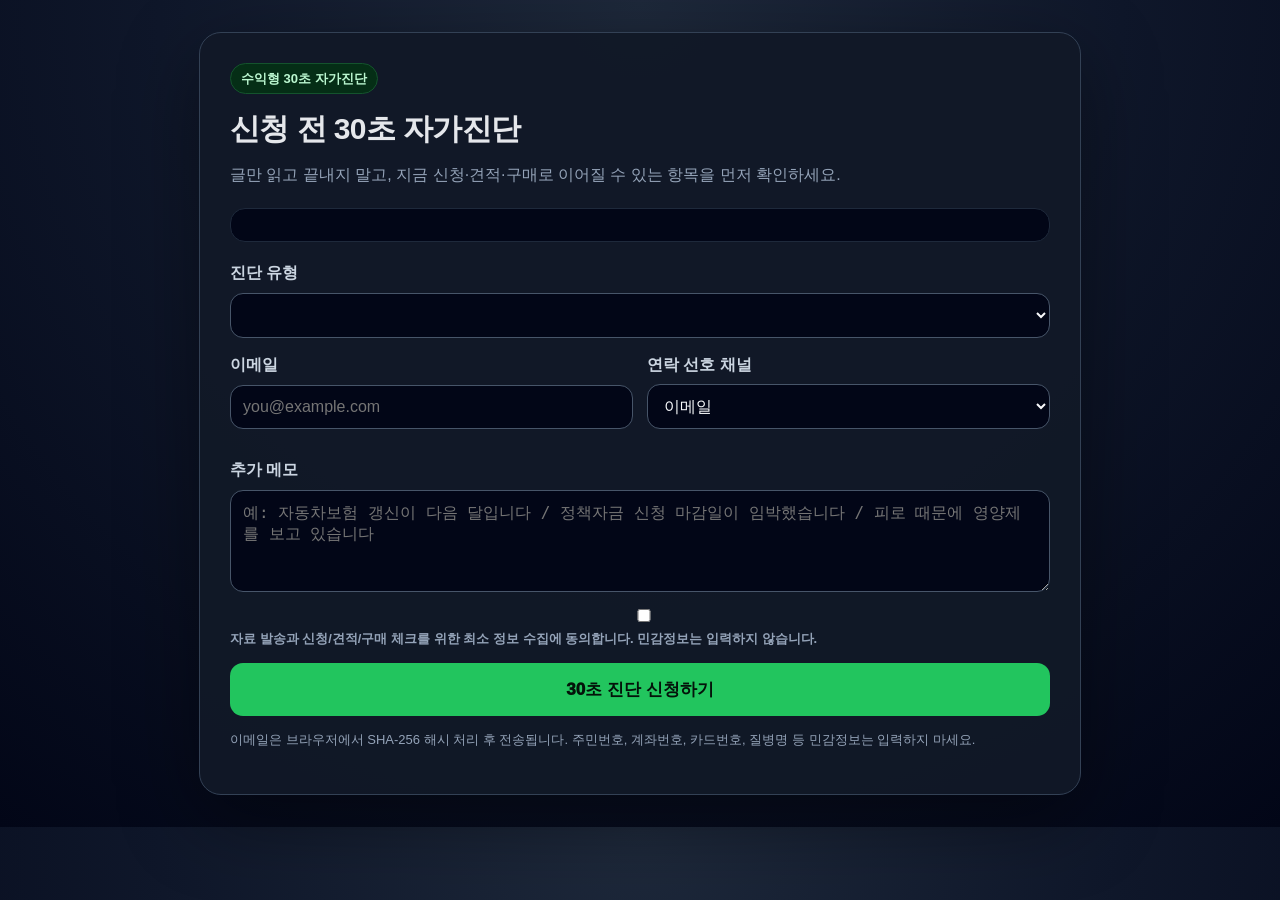
==== lead.html @ 3dcfb39b "Fix public dashboard data deployment" ====
<!doctype html>
<html lang="ko">
<head>
  <meta charset="utf-8" />
  <meta name="viewport" content="width=device-width,initial-scale=1" />
  <title>30초 자가진단 | Hermes Revenue Ops</title>
  <style>
    :root{--bg:#0f172a;--card:#111827;--muted:#94a3b8;--line:#334155;--input:#020617;--txt:#e5e7eb;--accent:#22c55e;--warn:#f59e0b;--bad:#ef4444}
    body{font-family:-apple-system,BlinkMacSystemFont,"Segoe UI",sans-serif;background:radial-gradient(circle at top,#1e293b 0,#0f172a 46%,#020617 100%);color:var(--txt);margin:0;padding:32px;line-height:1.65}
    .wrap{max-width:820px;margin:0 auto;background:rgba(17,24,39,.96);border:1px solid var(--line);border-radius:22px;padding:30px;box-shadow:0 24px 80px rgba(0,0,0,.42)}
    .badge{display:inline-block;border:1px solid #14532d;background:#052e16;color:#bbf7d0;border-radius:999px;padding:4px 10px;font-size:13px;font-weight:800;margin-bottom:10px}
    h1{margin:0 0 8px;font-size:30px;letter-spacing:-.02em}.sub{color:var(--muted);margin:0 0 20px}.grid{display:grid;gap:14px}.two{display:grid;grid-template-columns:1fr 1fr;gap:14px}@media(max-width:720px){.two{grid-template-columns:1fr}}
    label{font-weight:800;color:#cbd5e1}.field{display:grid;gap:6px}input,select,textarea{width:100%;box-sizing:border-box;border-radius:13px;border:1px solid #475569;background:var(--input);color:#f8fafc;padding:12px;font-size:16px}
    button{border:0;border-radius:13px;background:var(--accent);color:#04130a;font-weight:950;padding:15px 18px;font-size:17px;cursor:pointer}.small{font-size:13px;color:var(--muted)}.ok{display:none;background:#052e16;border:1px solid #16a34a;color:#bbf7d0;padding:13px;border-radius:13px;margin-top:16px}.err{display:none;background:#450a0a;border:1px solid var(--bad);color:#fecaca;padding:13px;border-radius:13px;margin-top:16px}
    .asset{background:#020617;border:1px solid #1e293b;border-radius:15px;padding:16px;margin:18px 0;color:#cbd5e1}.asset strong{color:#f8fafc}.asset ul{margin:8px 0 0 20px;padding:0}.hint{border-left:4px solid var(--warn);background:#1f2937;padding:10px 12px;border-radius:10px;color:#fde68a}.hidden{display:none!important}
  </style>
</head>
<body>
  <main class="wrap">
    <span class="badge" id="badge">수익형 30초 자가진단</span>
    <h1 id="pageTitle">신청 전 30초 자가진단</h1>
    <p class="sub" id="pageSub">글만 읽고 끝내지 말고, 지금 신청·견적·구매로 이어질 수 있는 항목을 먼저 확인하세요.</p>
    <div class="asset" id="assetBox"></div>
    <form id="leadForm" class="grid">
      <div class="field"><label>진단 유형</label><select name="offer_id" id="offerSelect"></select></div>
      <div class="two">
        <div class="field"><label>이메일</label><input name="email" type="email" placeholder="you@example.com" required /></div>
        <div class="field"><label>연락 선호 채널</label><select name="contact_channel"><option value="email">이메일</option><option value="kakao">카카오톡</option><option value="phone">전화</option><option value="none">자료만 받기</option></select></div>
      </div>
      <div id="dynamicFields" class="grid"></div>
      <div class="field"><label>추가 메모</label><textarea name="note" rows="4" placeholder="예: 자동차보험 갱신이 다음 달입니다 / 정책자금 신청 마감일이 임박했습니다 / 피로 때문에 영양제를 보고 있습니다"></textarea></div>
      <label class="small"><input type="checkbox" required /> 자료 발송과 신청/견적/구매 체크를 위한 최소 정보 수집에 동의합니다. 민감정보는 입력하지 않습니다.</label>
      <button type="submit" id="submitBtn">30초 진단 신청하기</button>
    </form>
    <div class="ok" id="okBox"></div>
    <div class="err" id="errBox">신청 저장에 실패했습니다. 잠시 후 다시 시도해 주세요.</div>
    <p class="small">이메일은 브라우저에서 SHA-256 해시 처리 후 전송됩니다. 주민번호, 계좌번호, 카드번호, 질병명 등 민감정보는 입력하지 마세요.</p>
  </main>
<script>
const offers={
  unpre_insurance_quote:{site:'unpre',intent:'insurance_quote',badge:'보험료 절약',title:'자동차·보험료 30초 점검',sub:'갱신 전 보험료를 낮출 수 있는지 먼저 확인하세요. 글을 읽고 끝내는 대신 견적/비교 행동으로 이어지게 기록합니다.',name:'보험료 30초 견적 점검',button:'내 보험료 점검 신청하기',bullets:['자동차보험·운전자보험·실손·암보험 중 관심 유형 선택','갱신월과 현재 보험료 범위 기록','고의도 lead로 분류해 후속 비교/상담 대상 표시'],fields:[['insurance_type','보험 유형','select',['자동차보험','운전자보험','실손보험','암보험','기타 보험']],['renewal_month','갱신 예정','select',['이번 달','1~2개월 이내','3개월 이내','아직 모름']],['current_premium_range','현재 월 보험료','select',['5만원 미만','5~10만원','10~20만원','20만원 이상','모름']],['age_range','연령대','select',['20대','30대','40대','50대','60대 이상']]]},
  unpre_loan_rate_check:{site:'unpre',intent:'loan_rate',badge:'금리 절감',title:'대출 갈아타기 금리 30초 체크',sub:'현재 금리가 부담된다면 갈아타기/비교 가능성을 먼저 기록하세요.',name:'대출 갈아타기 금리 체크',button:'금리 낮출 수 있는지 확인하기',bullets:['대출 종류와 금액 범위 확인','현재 금리 구간 기록','갈아타기 상담/비교 가능 lead로 분류'],fields:[['loan_type','대출 유형','select',['신용대출','전세대출','주택담보대출','사업자대출','기타']],['loan_amount_range','대출 잔액','select',['1천만원 미만','1천만~5천만원','5천만~1억원','1억원 이상','모름']],['current_rate_range','현재 금리','select',['4% 미만','4~6%','6~10%','10% 이상','모름']],['income_type','소득 유형','select',['직장인','사업자','프리랜서','무직/기타']]]},
  unpre_tax_saving_check:{site:'unpre',intent:'tax_saving',badge:'세액공제',title:'연금저축·IRP 세액공제 한도 체크',sub:'연말정산 전에 내 한도와 가입 우선순위를 확인하세요.',name:'세액공제 한도 계산 체크',button:'세액공제 한도 확인하기',bullets:['소득 구간과 현재 가입 상품 확인','추가 납입 여력 기록','금융상품 비교/가입 전환 후보로 분류'],fields:[['income_range','연소득 구간','select',['3천만원 미만','3천만~5천5백만원','5천5백만~1억원','1억원 이상','모름']],['current_saving_product','현재 상품','select',['없음','연금저축','IRP','ISA','여러 개']],['target_amount','올해 납입 예정','select',['100만원 미만','100~300만원','300~700만원','700만원 이상','모름']]]},
  untab_subsidy_eligibility:{site:'untab',intent:'subsidy_eligibility',badge:'지원금 자격',title:'지원금 신청 가능성 30초 자가진단',sub:'지원금 글을 읽고 끝내지 말고, 대상 여부·마감일·서류 누락 가능성을 먼저 확인하세요.',name:'지원금 신청 가능성 30초 자가진단',button:'지원금 대상 여부 확인하기',bullets:['개인/사업자와 지역 확인','관심 지원금과 마감일 인지 여부 기록','상담/대행 문의 우선순위로 분류'],fields:[['applicant_type','신청자 유형','select',['개인','청년','소상공인','법인/사업자','가구']],['region','지역','text','예: 서울, 경기, 부산'],['subsidy_topic','관심 지원금','select',['청년월세','긴급복지','에너지/고유가','국가장학금','전세사기 피해지원','기타']],['deadline_known','마감일 확인 여부','select',['확인함','모름','이미 임박함']]]},
  untab_policy_fund_consult:{site:'untab',intent:'policy_fund',badge:'정책자금 상담',title:'소상공인 정책자금·폐업지원 상담 체크',sub:'정책자금/희망리턴패키지는 서류와 시기가 핵심입니다. 상담 가능성을 먼저 기록하세요.',name:'정책자금/폐업지원 상담 체크',button:'정책자금 상담 가능성 확인하기',bullets:['사업 상태와 업종 확인','자금 필요 규모와 신청 목적 기록','상담/대행 전환 lead로 우선 처리'],fields:[['business_status','사업 상태','select',['운영 중','창업 준비','폐업 예정','이미 폐업','기타']],['business_type','업종','text','예: 음식점, 온라인 쇼핑몰, 서비스업'],['funding_need','필요 자금/지원','select',['운영자금','시설자금','폐업지원','재창업','모름']],['region','사업장 지역','text','예: 서울 강남구']]]},
  skewese_supplement_buying_check:{site:'skewese',intent:'supplement_buying',badge:'영양제 구매',title:'영양제 구매 전 성분 30초 체크',sub:'광고 문구보다 목적·함량·주의사항을 먼저 확인하고 구매 링크로 이동하세요.',name:'영양제 구매 전 성분 체크',button:'내 목적에 맞는 성분 확인하기',bullets:['피로·수면·혈행·관절 등 목적 확인','현재 복용 중인 영양제와 구매 시점 기록','구매 의도 affiliate lead로 분류'],fields:[['health_goal','목적','select',['피로/활력','수면/스트레스','혈행/오메가3','관절/콜라겐','장 건강/유산균','다이어트/카르니틴']],['age_range','연령대','select',['20대','30대','40대','50대','60대 이상']],['current_supplements','현재 복용 중인 영양제','text','예: 오메가3, 마그네슘'],['purchase_timing','구매 시점','select',['오늘 바로','이번 주','가격 비교 중','정보만 확인']]]}
};
const legacyBySite={unpre:'unpre_insurance_quote',untab:'untab_subsidy_eligibility',skewese:'skewese_supplement_buying_check'};
const params=new URLSearchParams(location.search);
const initialOffer=params.get('offer_id')||legacyBySite[params.get('site')]||'unpre_insurance_quote';
Object.entries(offers).forEach(([id,o])=>{const opt=document.createElement('option');opt.value=id;opt.textContent=o.name;offerSelect.appendChild(opt);});
if(offers[initialOffer]) offerSelect.value=initialOffer;
function fieldHtml(def){const [name,label,type,options]=def;if(type==='select'){return `<div class="field"><label>${label}</label><select name="${name}">${options.map(v=>`<option value="${v}">${v}</option>`).join('')}</select></div>`;}return `<div class="field"><label>${label}</label><input name="${name}" type="text" placeholder="${options||''}" /></div>`;}
function updateOffer(){const o=offers[offerSelect.value]||offers.unpre_insurance_quote;badge.textContent=o.badge;pageTitle.textContent=o.title;pageSub.textContent=o.sub;submitBtn.textContent=o.button;assetBox.innerHTML=`<strong>받을 자료/진단: ${o.name}</strong><ul>${o.bullets.map(x=>`<li>${x}</li>`).join('')}</ul><p class="hint">제출 후 운영 이벤트와 분리된 실제 lead로 기록됩니다. 상담/견적/구매 의도가 높은 항목부터 우선 확인합니다.</p>`;dynamicFields.innerHTML=o.fields.map(fieldHtml).join('');}
offerSelect.addEventListener('change',updateOffer);updateOffer();
async function sha256(s){const b=new TextEncoder().encode(s.trim().toLowerCase());const h=await crypto.subtle.digest('SHA-256',b);return Array.from(new Uint8Array(h)).map(x=>x.toString(16).padStart(2,'0')).join('');}
document.getElementById('leadForm').addEventListener('submit',async e=>{
  e.preventDefault(); okBox.style.display='none'; errBox.style.display='none';
  const fd=new FormData(e.target); const offerId=fd.get('offer_id'); const o=offers[offerId]||offers.unpre_insurance_quote; const email=fd.get('email');
  const details={}; for(const [k,v] of fd.entries()){ if(!['email','note','offer_id'].includes(k)) details[k]=String(v).slice(0,120); }
  const payload={site:o.site,content_id:params.get('content_id')||'lead-page',offer_id:offerId,intent:o.intent,lead_type:o.name,lead_priority:offerId.includes('insurance')||offerId.includes('loan')||offerId.includes('policy')||offerId.includes('subsidy')?'high':'medium',email_hash:await sha256(email),source:'money_intent_lead_page',note:String(fd.get('note')||'').slice(0,500),details};
  try{
    const cfg=await fetch('data/tracking_public_url.json?t='+Date.now(),{cache:'no-store'}).then(r=>r.ok?r.json():{}).catch(()=>({}));
    const cfgBackend=String(cfg.public_tracking_url||cfg.current_backend_url||'').replace(/\/$/,'');
    const direct=String(params.get('backend')||'').replace(/\/$/,'');
    const chosenBackend=cfgBackend || (direct && !/\.lhr\.life$/.test(direct) ? direct : '');
    const endpoint=chosenBackend ? chosenBackend+'/lead' : '/lead';
    const res=await fetch(endpoint,{method:'POST',headers:{'content-type':'application/json'},body:JSON.stringify(payload)});
    if(!res.ok) throw new Error('bad status');
    okBox.textContent='신청 기록이 저장됐습니다. '+o.name+' 항목으로 분류되어 후속 확인 대상에 올라갑니다.';
    okBox.style.display='block'; e.target.reset(); offerSelect.value=offerId; updateOffer();
  }catch(err){errBox.style.display='block';}
});
</script>
</body>
</html>
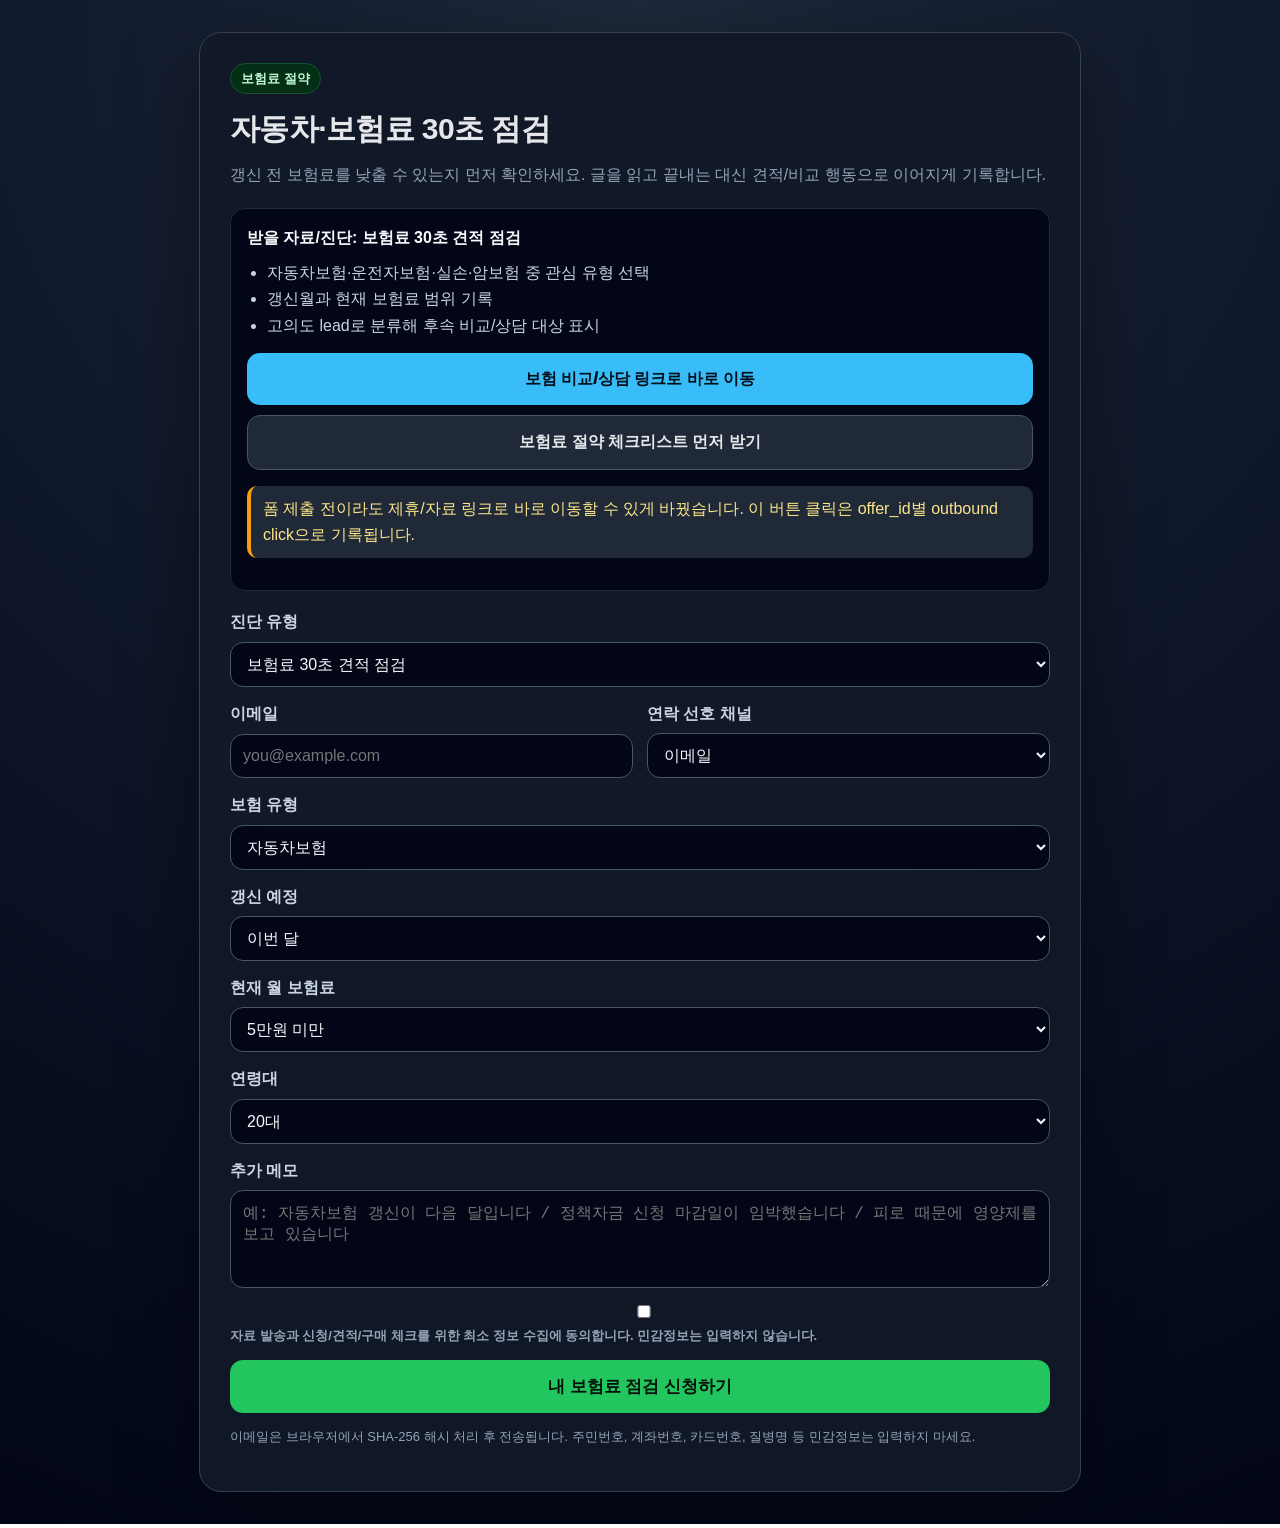
==== commit 2e9828ff: "Add tracked outbound buttons to lead page" ====
--- a/lead.html
+++ b/lead.html
@@ -13,6 +13,7 @@
     label{font-weight:800;color:#cbd5e1}.field{display:grid;gap:6px}input,select,textarea{width:100%;box-sizing:border-box;border-radius:13px;border:1px solid #475569;background:var(--input);color:#f8fafc;padding:12px;font-size:16px}
     button{border:0;border-radius:13px;background:var(--accent);color:#04130a;font-weight:950;padding:15px 18px;font-size:17px;cursor:pointer}.small{font-size:13px;color:var(--muted)}.ok{display:none;background:#052e16;border:1px solid #16a34a;color:#bbf7d0;padding:13px;border-radius:13px;margin-top:16px}.err{display:none;background:#450a0a;border:1px solid var(--bad);color:#fecaca;padding:13px;border-radius:13px;margin-top:16px}
     .asset{background:#020617;border:1px solid #1e293b;border-radius:15px;padding:16px;margin:18px 0;color:#cbd5e1}.asset strong{color:#f8fafc}.asset ul{margin:8px 0 0 20px;padding:0}.hint{border-left:4px solid var(--warn);background:#1f2937;padding:10px 12px;border-radius:10px;color:#fde68a}.hidden{display:none!important}
+    .outbound{display:grid;gap:10px;margin-top:14px}.outbound a{display:block;text-align:center;text-decoration:none;border-radius:13px;padding:13px 15px;font-weight:950}.primaryLink{background:#38bdf8;color:#04111d}.secondaryLink{background:#1f2937;color:#e5e7eb;border:1px solid #475569}
   </style>
 </head>
 <body>
@@ -42,16 +43,29 @@
   unpre_loan_rate_check:{site:'unpre',intent:'loan_rate',badge:'금리 절감',title:'대출 갈아타기 금리 30초 체크',sub:'현재 금리가 부담된다면 갈아타기/비교 가능성을 먼저 기록하세요.',name:'대출 갈아타기 금리 체크',button:'금리 낮출 수 있는지 확인하기',bullets:['대출 종류와 금액 범위 확인','현재 금리 구간 기록','갈아타기 상담/비교 가능 lead로 분류'],fields:[['loan_type','대출 유형','select',['신용대출','전세대출','주택담보대출','사업자대출','기타']],['loan_amount_range','대출 잔액','select',['1천만원 미만','1천만~5천만원','5천만~1억원','1억원 이상','모름']],['current_rate_range','현재 금리','select',['4% 미만','4~6%','6~10%','10% 이상','모름']],['income_type','소득 유형','select',['직장인','사업자','프리랜서','무직/기타']]]},
   unpre_tax_saving_check:{site:'unpre',intent:'tax_saving',badge:'세액공제',title:'연금저축·IRP 세액공제 한도 체크',sub:'연말정산 전에 내 한도와 가입 우선순위를 확인하세요.',name:'세액공제 한도 계산 체크',button:'세액공제 한도 확인하기',bullets:['소득 구간과 현재 가입 상품 확인','추가 납입 여력 기록','금융상품 비교/가입 전환 후보로 분류'],fields:[['income_range','연소득 구간','select',['3천만원 미만','3천만~5천5백만원','5천5백만~1억원','1억원 이상','모름']],['current_saving_product','현재 상품','select',['없음','연금저축','IRP','ISA','여러 개']],['target_amount','올해 납입 예정','select',['100만원 미만','100~300만원','300~700만원','700만원 이상','모름']]]},
   untab_subsidy_eligibility:{site:'untab',intent:'subsidy_eligibility',badge:'지원금 자격',title:'지원금 신청 가능성 30초 자가진단',sub:'지원금 글을 읽고 끝내지 말고, 대상 여부·마감일·서류 누락 가능성을 먼저 확인하세요.',name:'지원금 신청 가능성 30초 자가진단',button:'지원금 대상 여부 확인하기',bullets:['개인/사업자와 지역 확인','관심 지원금과 마감일 인지 여부 기록','상담/대행 문의 우선순위로 분류'],fields:[['applicant_type','신청자 유형','select',['개인','청년','소상공인','법인/사업자','가구']],['region','지역','text','예: 서울, 경기, 부산'],['subsidy_topic','관심 지원금','select',['청년월세','긴급복지','에너지/고유가','국가장학금','전세사기 피해지원','기타']],['deadline_known','마감일 확인 여부','select',['확인함','모름','이미 임박함']]]},
-  untab_policy_fund_consult:{site:'untab',intent:'policy_fund',badge:'정책자금 상담',title:'소상공인 정책자금·폐업지원 상담 체크',sub:'정책자금/희망리턴패키지는 서류와 시기가 핵심입니다. 상담 가능성을 먼저 기록하세요.',name:'정책자금/폐업지원 상담 체크',button:'정책자금 상담 가능성 확인하기',bullets:['사업 상태와 업종 확인','자금 필요 규모와 신청 목적 기록','상담/대행 전환 lead로 우선 처리'],fields:[['business_status','사업 상태','select',['운영 중','창업 준비','폐업 예정','이미 폐업','기타']],['business_type','업종','text','예: 음식점, 온라인 쇼핑몰, 서비스업'],['funding_need','필요 자금/지원','select',['운영자금','시설자금','폐업지원','재창업','모름']],['region','사업장 지역','text','예: 서울 강남구']]]},
+  untab_policy_fund_consult:{site:'untab',intent:'policy_fund',badge:'정책자금 상담',title:'소상공인 정책자금·폐업지원 상담 체크',sub:'정책자금/희망리턴패키지는 서류와 시기가 핵심입니다. 상담 가능성을 먼저 기록하세요.',name:'정책자금/폐업지원 상담 체크',button:'정책자금 상담 가능성 확인하기',bullets:['사업 상태와 업종 확인','자금 필요 규모와 신청 목적 기록','상담/대행 전환 lead로 우선 처리'],fields:[['business_status','사업 상태','select',['운영 중','창업 준비','폐업 예정','이미 폐업','기타']],['business_type','업종','text','예: 음식점, 온라인 쇼핑몰, 서비스업'],['funding_need','필요 자금/지원','select',['운영자금','시설자금','폐업지원','재창업','모름']],['region','사업장 지역','text','예: 서울 강남구']]}, 
   skewese_supplement_buying_check:{site:'skewese',intent:'supplement_buying',badge:'영양제 구매',title:'영양제 구매 전 성분 30초 체크',sub:'광고 문구보다 목적·함량·주의사항을 먼저 확인하고 구매 링크로 이동하세요.',name:'영양제 구매 전 성분 체크',button:'내 목적에 맞는 성분 확인하기',bullets:['피로·수면·혈행·관절 등 목적 확인','현재 복용 중인 영양제와 구매 시점 기록','구매 의도 affiliate lead로 분류'],fields:[['health_goal','목적','select',['피로/활력','수면/스트레스','혈행/오메가3','관절/콜라겐','장 건강/유산균','다이어트/카르니틴']],['age_range','연령대','select',['20대','30대','40대','50대','60대 이상']],['current_supplements','현재 복용 중인 영양제','text','예: 오메가3, 마그네슘'],['purchase_timing','구매 시점','select',['오늘 바로','이번 주','가격 비교 중','정보만 확인']]]}
 };
+const outboundTargets={
+  unpre_insurance_quote:{label:'보험 비교/상담 링크로 바로 이동',url:'https://www.coupang.com/np/search?q=%EC%9E%90%EB%8F%99%EC%B0%A8%EB%B3%B4%ED%97%98+%EA%B0%80%EC%9D%B4%EB%93%9C&channel=user&sourceType=affiliate&sort=scoreDesc&rating=4&trackingCode=AF5249936',secondary:'보험료 절약 체크리스트 먼저 받기'},
+  unpre_loan_rate_check:{label:'대출·금리 비교 자료 바로 보기',url:'https://www.coupang.com/np/search?q=%EB%8C%80%EC%B6%9C+%EA%B8%88%EB%A6%AC+%EC%9E%AC%ED%85%8C%ED%81%AC+%EA%B0%80%EC%9D%B4%EB%93%9C&channel=user&sourceType=affiliate&sort=scoreDesc&rating=4&trackingCode=AF5249936',secondary:'금리 체크 결과 남기기'},
+  unpre_tax_saving_check:{label:'연금·절세 자료 바로 보기',url:'https://www.coupang.com/np/search?q=%EC%97%B0%EA%B8%88%EC%A0%80%EC%B6%95+IRP+%EC%A0%88%EC%84%B8+%EA%B0%80%EC%9D%B4%EB%93%9C&channel=user&sourceType=affiliate&sort=scoreDesc&rating=4&trackingCode=AF5249936',secondary:'세액공제 한도 체크하기'},
+  untab_subsidy_eligibility:{label:'지원금 신청 자료 바로 보기',url:'https://www.coupang.com/np/search?q=%EC%A0%95%EB%B6%80%EC%A7%80%EC%9B%90%EA%B8%88+%EA%B0%80%EC%9D%B4%EB%93%9C%EB%B6%81&channel=user&sourceType=affiliate&sort=scoreDesc&rating=4&trackingCode=AF5249936',secondary:'지원금 자격 결과 남기기'},
+  untab_policy_fund_consult:{label:'정책자금 준비 자료 바로 보기',url:'https://www.coupang.com/np/search?q=%EC%86%8C%EC%83%81%EA%B3%B5%EC%9D%B8+%EC%A0%95%EC%B1%85%EC%9E%90%EA%B8%88+%EA%B0%80%EC%9D%B4%EB%93%9C&channel=user&sourceType=affiliate&sort=scoreDesc&rating=4&trackingCode=AF5249936',secondary:'정책자금 상담 가능성 남기기'},
+  skewese_supplement_buying_check:{label:'관련 영양제 가격 바로 보기',url:'https://www.coupang.com/np/search?q=%EC%98%A4%EB%A9%94%EA%B0%803+rTG+%EA%B3%A0%ED%95%A8%EB%9F%89&channel=user&sourceType=affiliate&sort=scoreDesc&rating=4&trackingCode=AF5249936',secondary:'성분 체크 결과 남기기'}
+};
+function trackedOutbound(offerId,o){
+  const t=outboundTargets[offerId]||outboundTargets.unpre_insurance_quote;
+  const q=new URLSearchParams({site:o.site,slot:'lead_page_outbound',content_id:params.get('content_id')||'lead-page',offer_id:offerId,intent:o.intent,utm_source:'lead_page',utm_medium:'outbound_button',utm_campaign:'revenue_zero_fix',target:t.url});
+  return 'track.html?'+q.toString();
+}
 const legacyBySite={unpre:'unpre_insurance_quote',untab:'untab_subsidy_eligibility',skewese:'skewese_supplement_buying_check'};
 const params=new URLSearchParams(location.search);
 const initialOffer=params.get('offer_id')||legacyBySite[params.get('site')]||'unpre_insurance_quote';
 Object.entries(offers).forEach(([id,o])=>{const opt=document.createElement('option');opt.value=id;opt.textContent=o.name;offerSelect.appendChild(opt);});
 if(offers[initialOffer]) offerSelect.value=initialOffer;
 function fieldHtml(def){const [name,label,type,options]=def;if(type==='select'){return `<div class="field"><label>${label}</label><select name="${name}">${options.map(v=>`<option value="${v}">${v}</option>`).join('')}</select></div>`;}return `<div class="field"><label>${label}</label><input name="${name}" type="text" placeholder="${options||''}" /></div>`;}
-function updateOffer(){const o=offers[offerSelect.value]||offers.unpre_insurance_quote;badge.textContent=o.badge;pageTitle.textContent=o.title;pageSub.textContent=o.sub;submitBtn.textContent=o.button;assetBox.innerHTML=`<strong>받을 자료/진단: ${o.name}</strong><ul>${o.bullets.map(x=>`<li>${x}</li>`).join('')}</ul><p class="hint">제출 후 운영 이벤트와 분리된 실제 lead로 기록됩니다. 상담/견적/구매 의도가 높은 항목부터 우선 확인합니다.</p>`;dynamicFields.innerHTML=o.fields.map(fieldHtml).join('');}
+function updateOffer(){const offerId=offerSelect.value;const o=offers[offerId]||offers.unpre_insurance_quote;const t=outboundTargets[offerId]||outboundTargets.unpre_insurance_quote;badge.textContent=o.badge;pageTitle.textContent=o.title;pageSub.textContent=o.sub;submitBtn.textContent=o.button;assetBox.innerHTML=`<strong>받을 자료/진단: ${o.name}</strong><ul>${o.bullets.map(x=>`<li>${x}</li>`).join('')}</ul><div class="outbound"><a class="primaryLink" rel="nofollow sponsored noopener" target="_blank" href="${trackedOutbound(offerId,o)}">${t.label}</a><a class="secondaryLink" href="#leadForm">${t.secondary}</a></div><p class="hint">폼 제출 전이라도 제휴/자료 링크로 바로 이동할 수 있게 바꿨습니다. 이 버튼 클릭은 offer_id별 outbound click으로 기록됩니다.</p>`;dynamicFields.innerHTML=o.fields.map(fieldHtml).join('');}
 offerSelect.addEventListener('change',updateOffer);updateOffer();
 async function sha256(s){const b=new TextEncoder().encode(s.trim().toLowerCase());const h=await crypto.subtle.digest('SHA-256',b);return Array.from(new Uint8Array(h)).map(x=>x.toString(16).padStart(2,'0')).join('');}
 document.getElementById('leadForm').addEventListener('submit',async e=>{
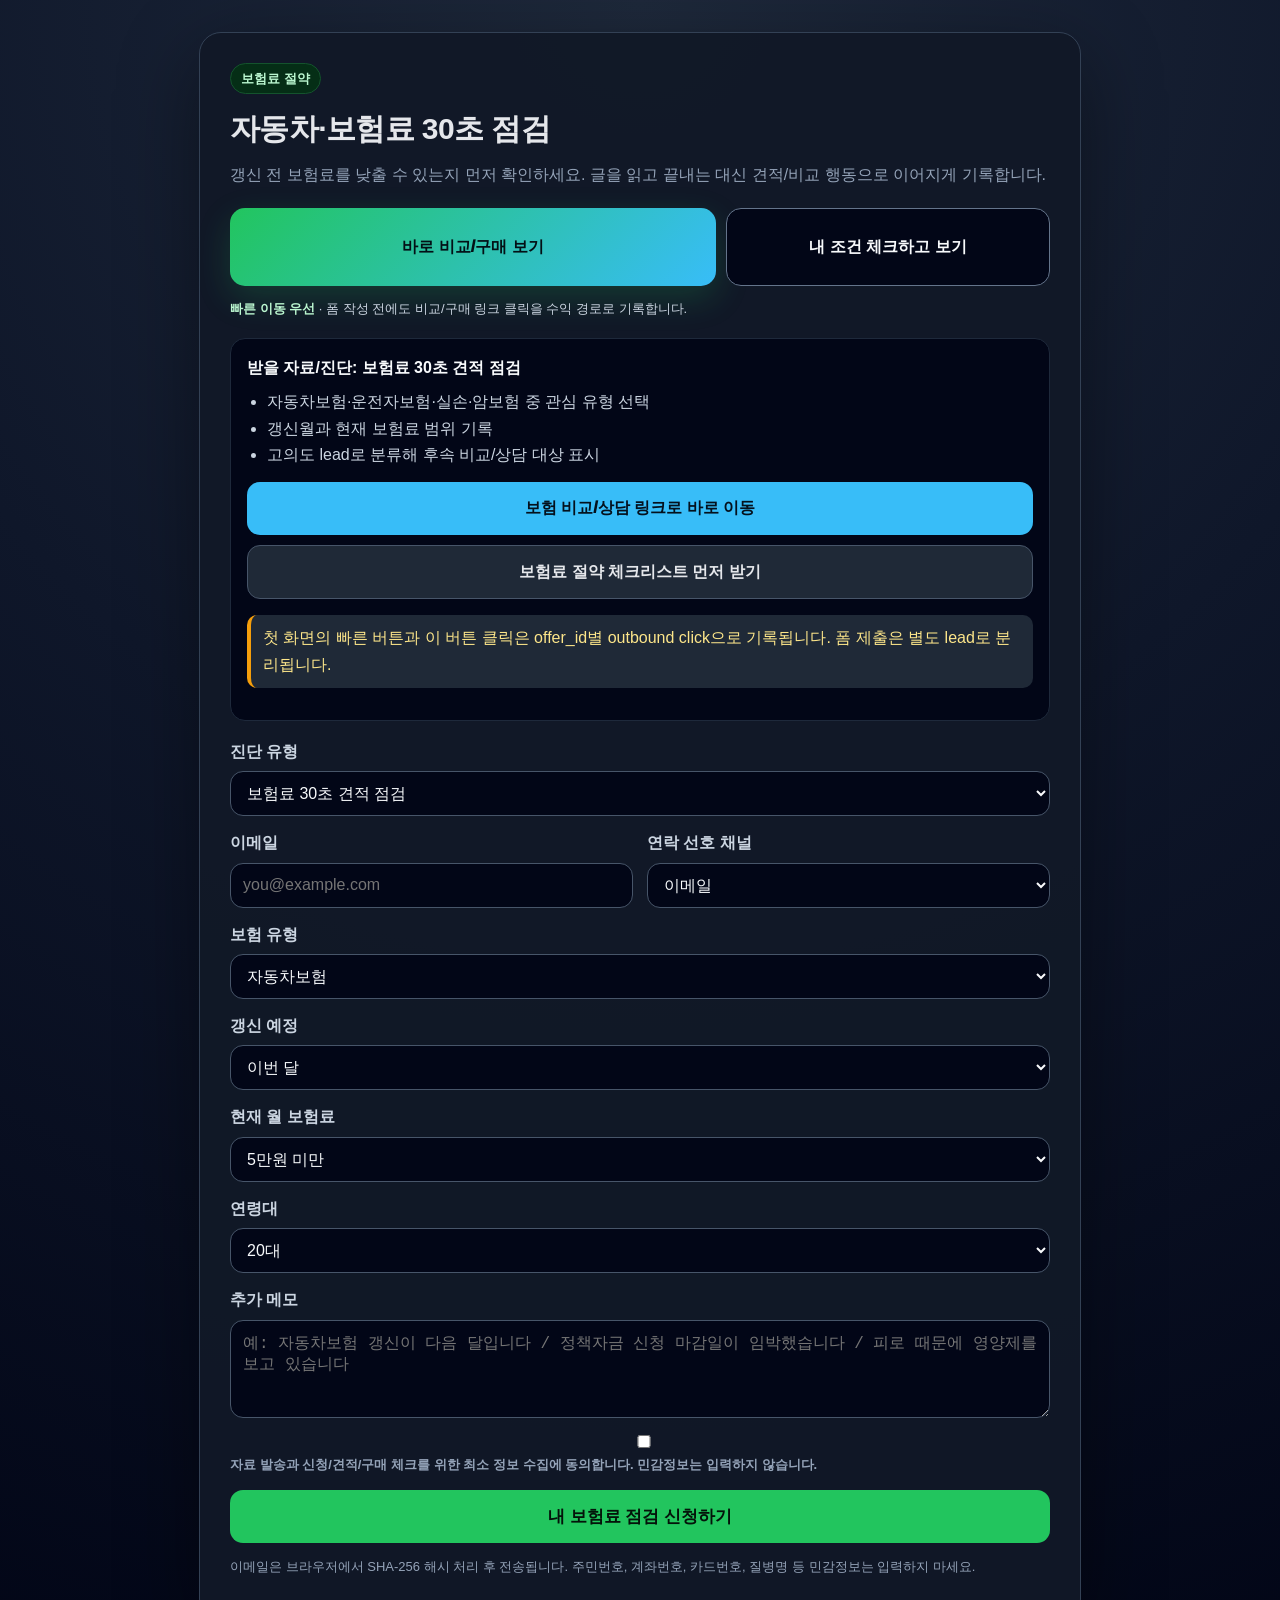
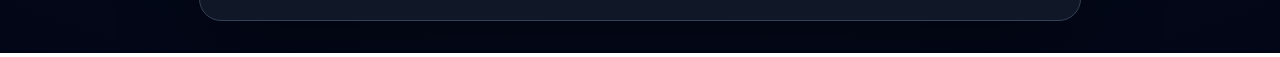
==== commit 4bdba92b: "Improve lead page above the fold CTA" ====
--- a/lead.html
+++ b/lead.html
@@ -14,6 +14,7 @@
     button{border:0;border-radius:13px;background:var(--accent);color:#04130a;font-weight:950;padding:15px 18px;font-size:17px;cursor:pointer}.small{font-size:13px;color:var(--muted)}.ok{display:none;background:#052e16;border:1px solid #16a34a;color:#bbf7d0;padding:13px;border-radius:13px;margin-top:16px}.err{display:none;background:#450a0a;border:1px solid var(--bad);color:#fecaca;padding:13px;border-radius:13px;margin-top:16px}
     .asset{background:#020617;border:1px solid #1e293b;border-radius:15px;padding:16px;margin:18px 0;color:#cbd5e1}.asset strong{color:#f8fafc}.asset ul{margin:8px 0 0 20px;padding:0}.hint{border-left:4px solid var(--warn);background:#1f2937;padding:10px 12px;border-radius:10px;color:#fde68a}.hidden{display:none!important}
     .outbound{display:grid;gap:10px;margin-top:14px}.outbound a{display:block;text-align:center;text-decoration:none;border-radius:13px;padding:13px 15px;font-weight:950}.primaryLink{background:#38bdf8;color:#04111d}.secondaryLink{background:#1f2937;color:#e5e7eb;border:1px solid #475569}
+    .heroActions{display:grid;grid-template-columns:1.2fr .8fr;gap:10px;margin:18px 0 16px}.heroActions a{display:flex;align-items:center;justify-content:center;text-align:center;min-height:48px;text-decoration:none;border-radius:15px;padding:14px 16px;font-weight:950}.heroPrimary{background:linear-gradient(135deg,#22c55e,#38bdf8);color:#031016;box-shadow:0 12px 34px rgba(34,197,94,.20)}.heroSecondary{background:#020617;color:#f8fafc;border:1px solid #64748b}.trustLine{margin:-4px 0 14px;color:#cbd5e1;font-size:13px}.trustLine b{color:#bbf7d0}@media(max-width:720px){body{padding:14px}.wrap{padding:18px;border-radius:18px}h1{font-size:25px}.sub{margin-bottom:12px}.heroActions{grid-template-columns:1fr;position:sticky;top:8px;z-index:5;background:rgba(15,23,42,.92);backdrop-filter:blur(10px);padding:8px;border:1px solid #334155;border-radius:18px}.asset{margin-top:10px}}
   </style>
 </head>
 <body>
@@ -21,6 +22,8 @@
     <span class="badge" id="badge">수익형 30초 자가진단</span>
     <h1 id="pageTitle">신청 전 30초 자가진단</h1>
     <p class="sub" id="pageSub">글만 읽고 끝내지 말고, 지금 신청·견적·구매로 이어질 수 있는 항목을 먼저 확인하세요.</p>
+    <div class="heroActions" id="heroActions"></div>
+    <p class="trustLine" id="trustLine"><b>빠른 이동 우선</b> · 폼 작성 전에도 비교/구매 링크 클릭을 수익 경로로 기록합니다.</p>
     <div class="asset" id="assetBox"></div>
     <form id="leadForm" class="grid">
       <div class="field"><label>진단 유형</label><select name="offer_id" id="offerSelect"></select></div>
@@ -65,7 +68,7 @@
 Object.entries(offers).forEach(([id,o])=>{const opt=document.createElement('option');opt.value=id;opt.textContent=o.name;offerSelect.appendChild(opt);});
 if(offers[initialOffer]) offerSelect.value=initialOffer;
 function fieldHtml(def){const [name,label,type,options]=def;if(type==='select'){return `<div class="field"><label>${label}</label><select name="${name}">${options.map(v=>`<option value="${v}">${v}</option>`).join('')}</select></div>`;}return `<div class="field"><label>${label}</label><input name="${name}" type="text" placeholder="${options||''}" /></div>`;}
-function updateOffer(){const offerId=offerSelect.value;const o=offers[offerId]||offers.unpre_insurance_quote;const t=outboundTargets[offerId]||outboundTargets.unpre_insurance_quote;badge.textContent=o.badge;pageTitle.textContent=o.title;pageSub.textContent=o.sub;submitBtn.textContent=o.button;assetBox.innerHTML=`<strong>받을 자료/진단: ${o.name}</strong><ul>${o.bullets.map(x=>`<li>${x}</li>`).join('')}</ul><div class="outbound"><a class="primaryLink" rel="nofollow sponsored noopener" target="_blank" href="${trackedOutbound(offerId,o)}">${t.label}</a><a class="secondaryLink" href="#leadForm">${t.secondary}</a></div><p class="hint">폼 제출 전이라도 제휴/자료 링크로 바로 이동할 수 있게 바꿨습니다. 이 버튼 클릭은 offer_id별 outbound click으로 기록됩니다.</p>`;dynamicFields.innerHTML=o.fields.map(fieldHtml).join('');}
+function updateOffer(){const offerId=offerSelect.value;const o=offers[offerId]||offers.unpre_insurance_quote;const t=outboundTargets[offerId]||outboundTargets.unpre_insurance_quote;const outboundHref=trackedOutbound(offerId,o);badge.textContent=o.badge;pageTitle.textContent=o.title;pageSub.textContent=o.sub;submitBtn.textContent=o.button;heroActions.innerHTML=`<a class="heroPrimary" rel="nofollow sponsored noopener" target="_blank" href="${outboundHref}">바로 비교/구매 보기</a><a class="heroSecondary" href="#leadForm">내 조건 체크하고 보기</a>`;assetBox.innerHTML=`<strong>받을 자료/진단: ${o.name}</strong><ul>${o.bullets.map(x=>`<li>${x}</li>`).join('')}</ul><div class="outbound"><a class="primaryLink" rel="nofollow sponsored noopener" target="_blank" href="${outboundHref}">${t.label}</a><a class="secondaryLink" href="#leadForm">${t.secondary}</a></div><p class="hint">첫 화면의 빠른 버튼과 이 버튼 클릭은 offer_id별 outbound click으로 기록됩니다. 폼 제출은 별도 lead로 분리됩니다.</p>`;dynamicFields.innerHTML=o.fields.map(fieldHtml).join('');}
 offerSelect.addEventListener('change',updateOffer);updateOffer();
 async function sha256(s){const b=new TextEncoder().encode(s.trim().toLowerCase());const h=await crypto.subtle.digest('SHA-256',b);return Array.from(new Uint8Array(h)).map(x=>x.toString(16).padStart(2,'0')).join('');}
 document.getElementById('leadForm').addEventListener('submit',async e=>{
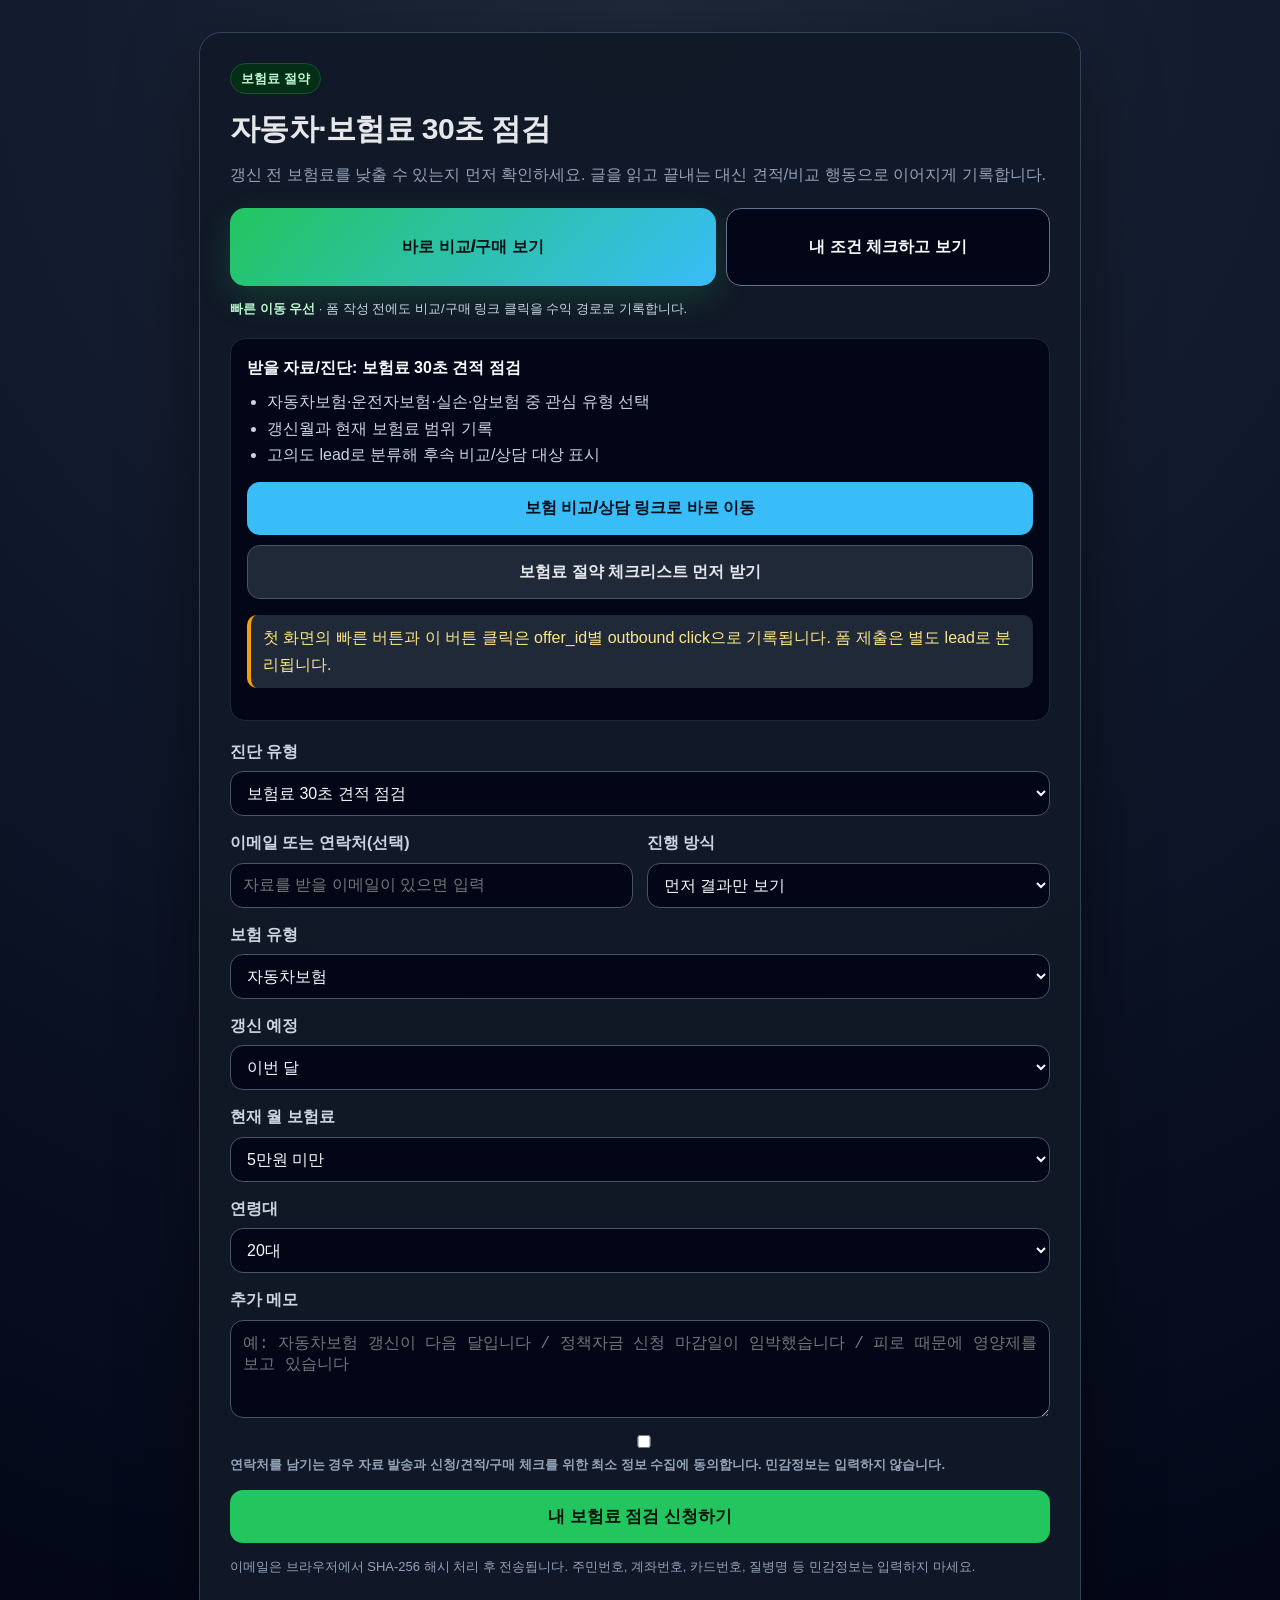
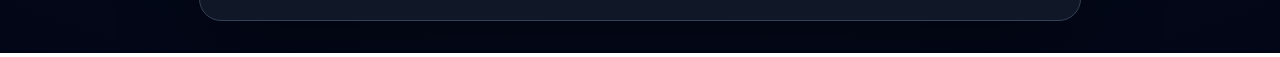
==== commit 0e1e6ba9: "Reduce lead form conversion friction" ====
--- a/lead.html
+++ b/lead.html
@@ -28,12 +28,12 @@
     <form id="leadForm" class="grid">
       <div class="field"><label>진단 유형</label><select name="offer_id" id="offerSelect"></select></div>
       <div class="two">
-        <div class="field"><label>이메일</label><input name="email" type="email" placeholder="you@example.com" required /></div>
-        <div class="field"><label>연락 선호 채널</label><select name="contact_channel"><option value="email">이메일</option><option value="kakao">카카오톡</option><option value="phone">전화</option><option value="none">자료만 받기</option></select></div>
+        <div class="field"><label>이메일 또는 연락처(선택)</label><input name="email" type="email" placeholder="자료를 받을 이메일이 있으면 입력" /></div>
+        <div class="field"><label>진행 방식</label><select name="contact_channel"><option value="none">먼저 결과만 보기</option><option value="email">이메일로 자료 받기</option><option value="kakao">카카오톡 상담 희망</option><option value="phone">전화 상담 희망</option></select></div>
       </div>
       <div id="dynamicFields" class="grid"></div>
       <div class="field"><label>추가 메모</label><textarea name="note" rows="4" placeholder="예: 자동차보험 갱신이 다음 달입니다 / 정책자금 신청 마감일이 임박했습니다 / 피로 때문에 영양제를 보고 있습니다"></textarea></div>
-      <label class="small"><input type="checkbox" required /> 자료 발송과 신청/견적/구매 체크를 위한 최소 정보 수집에 동의합니다. 민감정보는 입력하지 않습니다.</label>
+      <label class="small"><input type="checkbox" name="consent" /> 연락처를 남기는 경우 자료 발송과 신청/견적/구매 체크를 위한 최소 정보 수집에 동의합니다. 민감정보는 입력하지 않습니다.</label>
       <button type="submit" id="submitBtn">30초 진단 신청하기</button>
     </form>
     <div class="ok" id="okBox"></div>
@@ -46,8 +46,9 @@
   unpre_loan_rate_check:{site:'unpre',intent:'loan_rate',badge:'금리 절감',title:'대출 갈아타기 금리 30초 체크',sub:'현재 금리가 부담된다면 갈아타기/비교 가능성을 먼저 기록하세요.',name:'대출 갈아타기 금리 체크',button:'금리 낮출 수 있는지 확인하기',bullets:['대출 종류와 금액 범위 확인','현재 금리 구간 기록','갈아타기 상담/비교 가능 lead로 분류'],fields:[['loan_type','대출 유형','select',['신용대출','전세대출','주택담보대출','사업자대출','기타']],['loan_amount_range','대출 잔액','select',['1천만원 미만','1천만~5천만원','5천만~1억원','1억원 이상','모름']],['current_rate_range','현재 금리','select',['4% 미만','4~6%','6~10%','10% 이상','모름']],['income_type','소득 유형','select',['직장인','사업자','프리랜서','무직/기타']]]},
   unpre_tax_saving_check:{site:'unpre',intent:'tax_saving',badge:'세액공제',title:'연금저축·IRP 세액공제 한도 체크',sub:'연말정산 전에 내 한도와 가입 우선순위를 확인하세요.',name:'세액공제 한도 계산 체크',button:'세액공제 한도 확인하기',bullets:['소득 구간과 현재 가입 상품 확인','추가 납입 여력 기록','금융상품 비교/가입 전환 후보로 분류'],fields:[['income_range','연소득 구간','select',['3천만원 미만','3천만~5천5백만원','5천5백만~1억원','1억원 이상','모름']],['current_saving_product','현재 상품','select',['없음','연금저축','IRP','ISA','여러 개']],['target_amount','올해 납입 예정','select',['100만원 미만','100~300만원','300~700만원','700만원 이상','모름']]]},
   untab_subsidy_eligibility:{site:'untab',intent:'subsidy_eligibility',badge:'지원금 자격',title:'지원금 신청 가능성 30초 자가진단',sub:'지원금 글을 읽고 끝내지 말고, 대상 여부·마감일·서류 누락 가능성을 먼저 확인하세요.',name:'지원금 신청 가능성 30초 자가진단',button:'지원금 대상 여부 확인하기',bullets:['개인/사업자와 지역 확인','관심 지원금과 마감일 인지 여부 기록','상담/대행 문의 우선순위로 분류'],fields:[['applicant_type','신청자 유형','select',['개인','청년','소상공인','법인/사업자','가구']],['region','지역','text','예: 서울, 경기, 부산'],['subsidy_topic','관심 지원금','select',['청년월세','긴급복지','에너지/고유가','국가장학금','전세사기 피해지원','기타']],['deadline_known','마감일 확인 여부','select',['확인함','모름','이미 임박함']]]},
-  untab_policy_fund_consult:{site:'untab',intent:'policy_fund',badge:'정책자금 상담',title:'소상공인 정책자금·폐업지원 상담 체크',sub:'정책자금/희망리턴패키지는 서류와 시기가 핵심입니다. 상담 가능성을 먼저 기록하세요.',name:'정책자금/폐업지원 상담 체크',button:'정책자금 상담 가능성 확인하기',bullets:['사업 상태와 업종 확인','자금 필요 규모와 신청 목적 기록','상담/대행 전환 lead로 우선 처리'],fields:[['business_status','사업 상태','select',['운영 중','창업 준비','폐업 예정','이미 폐업','기타']],['business_type','업종','text','예: 음식점, 온라인 쇼핑몰, 서비스업'],['funding_need','필요 자금/지원','select',['운영자금','시설자금','폐업지원','재창업','모름']],['region','사업장 지역','text','예: 서울 강남구']]}, 
-  skewese_supplement_buying_check:{site:'skewese',intent:'supplement_buying',badge:'영양제 구매',title:'영양제 구매 전 성분 30초 체크',sub:'광고 문구보다 목적·함량·주의사항을 먼저 확인하고 구매 링크로 이동하세요.',name:'영양제 구매 전 성분 체크',button:'내 목적에 맞는 성분 확인하기',bullets:['피로·수면·혈행·관절 등 목적 확인','현재 복용 중인 영양제와 구매 시점 기록','구매 의도 affiliate lead로 분류'],fields:[['health_goal','목적','select',['피로/활력','수면/스트레스','혈행/오메가3','관절/콜라겐','장 건강/유산균','다이어트/카르니틴']],['age_range','연령대','select',['20대','30대','40대','50대','60대 이상']],['current_supplements','현재 복용 중인 영양제','text','예: 오메가3, 마그네슘'],['purchase_timing','구매 시점','select',['오늘 바로','이번 주','가격 비교 중','정보만 확인']]]}
+  untab_policy_fund_consult:{site:'untab',intent:'policy_fund',badge:'정책자금 상담',title:'소상공인 정책자금·폐업지원 상담 체크',sub:'정책자금/희망리턴패키지는 서류와 시기가 핵심입니다. 상담 가능성을 먼저 기록하세요.',name:'정책자금/폐업지원 상담 체크',button:'정책자금 상담 가능성 확인하기',bullets:['사업 상태와 업종 확인','자금 필요 규모와 신청 목적 기록','상담/대행 전환 lead로 우선 처리'],fields:[['business_status','사업 상태','select',['운영 중','창업 준비','폐업 예정','이미 폐업','기타']],['business_type','업종','text','예: 음식점, 온라인 쇼핑몰, 서비스업'],['funding_need','필요 자금/지원','select',['운영자금','시설자금','폐업지원','재창업','모름']],['region','사업장 지역','text','예: 서울 강남구']]},
+  untab_lead_magnet:{site:'untab',intent:'civil_document_checklist',badge:'민원서류 반려 방지',title:'제출 전 민원서류 30초 최종점검',sub:'등본·초본·가족관계증명서처럼 제출 마감이 있는 서류는 종류와 공개 범위가 틀리면 다시 발급해야 합니다. 지금 제출 전 체크리스트부터 확인하세요.',name:'민원서류 제출 전 체크리스트',button:'내 서류 반려 가능성 체크하기',bullets:['등본/초본/가족관계증명서/확인서 등 서류명 확인','주소변동·병역·주민번호 공개·PDF 원본 여부 점검','제출처별 반려 가능성을 줄이는 최종 확인 lead로 분류'],fields:[['document_type','제출 서류','select',['주민등록등본','주민등록초본','가족관계증명서','차상위계층 확인서','소득금액증명원','기타 민원서류']],['deadline','제출 마감','select',['오늘','1~3일 이내','이번 주','아직 여유 있음','모름']],['submission_place','제출처','select',['회사/학교','금융기관','지원사업/정부기관','부동산/계약','기타']],['risk_point','가장 헷갈리는 항목','select',['서류 종류','발급 대상자','주소변동/병역 포함','주민번호 공개 범위','PDF 저장/문서확인번호']]]},
+    skewese_supplement_buying_check:{site:'skewese',intent:'supplement_buying',badge:'영양제 구매',title:'영양제 구매 전 성분 30초 체크',sub:'광고 문구보다 목적·함량·주의사항을 먼저 확인하고 구매 링크로 이동하세요.',name:'영양제 구매 전 성분 체크',button:'내 목적에 맞는 성분 확인하기',bullets:['피로·수면·혈행·관절 등 목적 확인','현재 복용 중인 영양제와 구매 시점 기록','구매 의도 affiliate lead로 분류'],fields:[['health_goal','목적','select',['피로/활력','수면/스트레스','혈행/오메가3','관절/콜라겐','장 건강/유산균','다이어트/카르니틴']],['age_range','연령대','select',['20대','30대','40대','50대','60대 이상']],['current_supplements','현재 복용 중인 영양제','text','예: 오메가3, 마그네슘'],['purchase_timing','구매 시점','select',['오늘 바로','이번 주','가격 비교 중','정보만 확인']]]}
 };
 const outboundTargets={
   unpre_insurance_quote:{label:'보험 비교/상담 링크로 바로 이동',url:'https://www.coupang.com/np/search?q=%EC%9E%90%EB%8F%99%EC%B0%A8%EB%B3%B4%ED%97%98+%EA%B0%80%EC%9D%B4%EB%93%9C&channel=user&sourceType=affiliate&sort=scoreDesc&rating=4&trackingCode=AF5249936',secondary:'보험료 절약 체크리스트 먼저 받기'},
@@ -55,6 +56,7 @@
   unpre_tax_saving_check:{label:'연금·절세 자료 바로 보기',url:'https://www.coupang.com/np/search?q=%EC%97%B0%EA%B8%88%EC%A0%80%EC%B6%95+IRP+%EC%A0%88%EC%84%B8+%EA%B0%80%EC%9D%B4%EB%93%9C&channel=user&sourceType=affiliate&sort=scoreDesc&rating=4&trackingCode=AF5249936',secondary:'세액공제 한도 체크하기'},
   untab_subsidy_eligibility:{label:'지원금 신청 자료 바로 보기',url:'https://www.coupang.com/np/search?q=%EC%A0%95%EB%B6%80%EC%A7%80%EC%9B%90%EA%B8%88+%EA%B0%80%EC%9D%B4%EB%93%9C%EB%B6%81&channel=user&sourceType=affiliate&sort=scoreDesc&rating=4&trackingCode=AF5249936',secondary:'지원금 자격 결과 남기기'},
   untab_policy_fund_consult:{label:'정책자금 준비 자료 바로 보기',url:'https://www.coupang.com/np/search?q=%EC%86%8C%EC%83%81%EA%B3%B5%EC%9D%B8+%EC%A0%95%EC%B1%85%EC%9E%90%EA%B8%88+%EA%B0%80%EC%9D%B4%EB%93%9C&channel=user&sourceType=affiliate&sort=scoreDesc&rating=4&trackingCode=AF5249936',secondary:'정책자금 상담 가능성 남기기'},
+  untab_lead_magnet:{label:'서류 제출 전 반려 방지 항목 확인',url:'https://www.coupang.com/np/search?q=%EB%AF%BC%EC%9B%90%EC%84%9C%EB%A5%98+%EC%A0%9C%EC%B6%9C+%EC%B2%B4%ED%81%AC%EB%A6%AC%EC%8A%A4%ED%8A%B8&channel=user&sourceType=affiliate&sort=scoreDesc&rating=4&trackingCode=AF5249936',secondary:'내 서류 조건 남기기'},
   skewese_supplement_buying_check:{label:'관련 영양제 가격 바로 보기',url:'https://www.coupang.com/np/search?q=%EC%98%A4%EB%A9%94%EA%B0%803+rTG+%EA%B3%A0%ED%95%A8%EB%9F%89&channel=user&sourceType=affiliate&sort=scoreDesc&rating=4&trackingCode=AF5249936',secondary:'성분 체크 결과 남기기'}
 };
 function trackedOutbound(offerId,o){
@@ -70,12 +72,13 @@
 function fieldHtml(def){const [name,label,type,options]=def;if(type==='select'){return `<div class="field"><label>${label}</label><select name="${name}">${options.map(v=>`<option value="${v}">${v}</option>`).join('')}</select></div>`;}return `<div class="field"><label>${label}</label><input name="${name}" type="text" placeholder="${options||''}" /></div>`;}
 function updateOffer(){const offerId=offerSelect.value;const o=offers[offerId]||offers.unpre_insurance_quote;const t=outboundTargets[offerId]||outboundTargets.unpre_insurance_quote;const outboundHref=trackedOutbound(offerId,o);badge.textContent=o.badge;pageTitle.textContent=o.title;pageSub.textContent=o.sub;submitBtn.textContent=o.button;heroActions.innerHTML=`<a class="heroPrimary" rel="nofollow sponsored noopener" target="_blank" href="${outboundHref}">바로 비교/구매 보기</a><a class="heroSecondary" href="#leadForm">내 조건 체크하고 보기</a>`;assetBox.innerHTML=`<strong>받을 자료/진단: ${o.name}</strong><ul>${o.bullets.map(x=>`<li>${x}</li>`).join('')}</ul><div class="outbound"><a class="primaryLink" rel="nofollow sponsored noopener" target="_blank" href="${outboundHref}">${t.label}</a><a class="secondaryLink" href="#leadForm">${t.secondary}</a></div><p class="hint">첫 화면의 빠른 버튼과 이 버튼 클릭은 offer_id별 outbound click으로 기록됩니다. 폼 제출은 별도 lead로 분리됩니다.</p>`;dynamicFields.innerHTML=o.fields.map(fieldHtml).join('');}
 offerSelect.addEventListener('change',updateOffer);updateOffer();
-async function sha256(s){const b=new TextEncoder().encode(s.trim().toLowerCase());const h=await crypto.subtle.digest('SHA-256',b);return Array.from(new Uint8Array(h)).map(x=>x.toString(16).padStart(2,'0')).join('');}
+async function sha256(s){const b=new TextEncoder().encode(String(s||'').trim().toLowerCase()||'anonymous-interest');const h=await crypto.subtle.digest('SHA-256',b);return Array.from(new Uint8Array(h)).map(x=>x.toString(16).padStart(2,'0')).join('');}
 document.getElementById('leadForm').addEventListener('submit',async e=>{
   e.preventDefault(); okBox.style.display='none'; errBox.style.display='none';
-  const fd=new FormData(e.target); const offerId=fd.get('offer_id'); const o=offers[offerId]||offers.unpre_insurance_quote; const email=fd.get('email');
+  const fd=new FormData(e.target); const offerId=fd.get('offer_id'); const o=offers[offerId]||offers.unpre_insurance_quote; const email=String(fd.get('email')||'').trim();
   const details={}; for(const [k,v] of fd.entries()){ if(!['email','note','offer_id'].includes(k)) details[k]=String(v).slice(0,120); }
-  const payload={site:o.site,content_id:params.get('content_id')||'lead-page',offer_id:offerId,intent:o.intent,lead_type:o.name,lead_priority:offerId.includes('insurance')||offerId.includes('loan')||offerId.includes('policy')||offerId.includes('subsidy')?'high':'medium',email_hash:await sha256(email),source:'money_intent_lead_page',note:String(fd.get('note')||'').slice(0,500),details};
+  const contactMode=String(fd.get('contact_channel')||'none');
+  const payload={site:o.site,content_id:params.get('content_id')||'lead-page',offer_id:offerId,intent:o.intent,lead_type:email?o.name:(o.name+' - anonymous interest'),lead_priority:offerId.includes('insurance')||offerId.includes('loan')||offerId.includes('policy')||offerId.includes('subsidy')?'high':'medium',email_hash:await sha256(email),source:email?'money_intent_lead_page':'money_intent_quick_interest',note:String(fd.get('note')||'').slice(0,500),details:{...details,contact_mode:contactMode,has_contact:email?'yes':'no'}};
   try{
     const cfg=await fetch('data/tracking_public_url.json?t='+Date.now(),{cache:'no-store'}).then(r=>r.ok?r.json():{}).catch(()=>({}));
     const cfgBackend=String(cfg.public_tracking_url||cfg.current_backend_url||'').replace(/\/$/,'');
@@ -84,7 +87,8 @@
     const endpoint=chosenBackend ? chosenBackend+'/lead' : '/lead';
     const res=await fetch(endpoint,{method:'POST',headers:{'content-type':'application/json'},body:JSON.stringify(payload)});
     if(!res.ok) throw new Error('bad status');
-    okBox.textContent='신청 기록이 저장됐습니다. '+o.name+' 항목으로 분류되어 후속 확인 대상에 올라갑니다.';
+    const outboundHref=trackedOutbound(offerId,o);
+    okBox.innerHTML='확인 기록이 저장됐습니다. '+o.name+' 항목으로 분류됐습니다.<br><br><a class="primaryLink" rel="nofollow sponsored noopener" target="_blank" href="'+outboundHref+'">이어서 비교/구매 자료 보기 →</a>';
     okBox.style.display='block'; e.target.reset(); offerSelect.value=offerId; updateOffer();
   }catch(err){errBox.style.display='block';}
 });
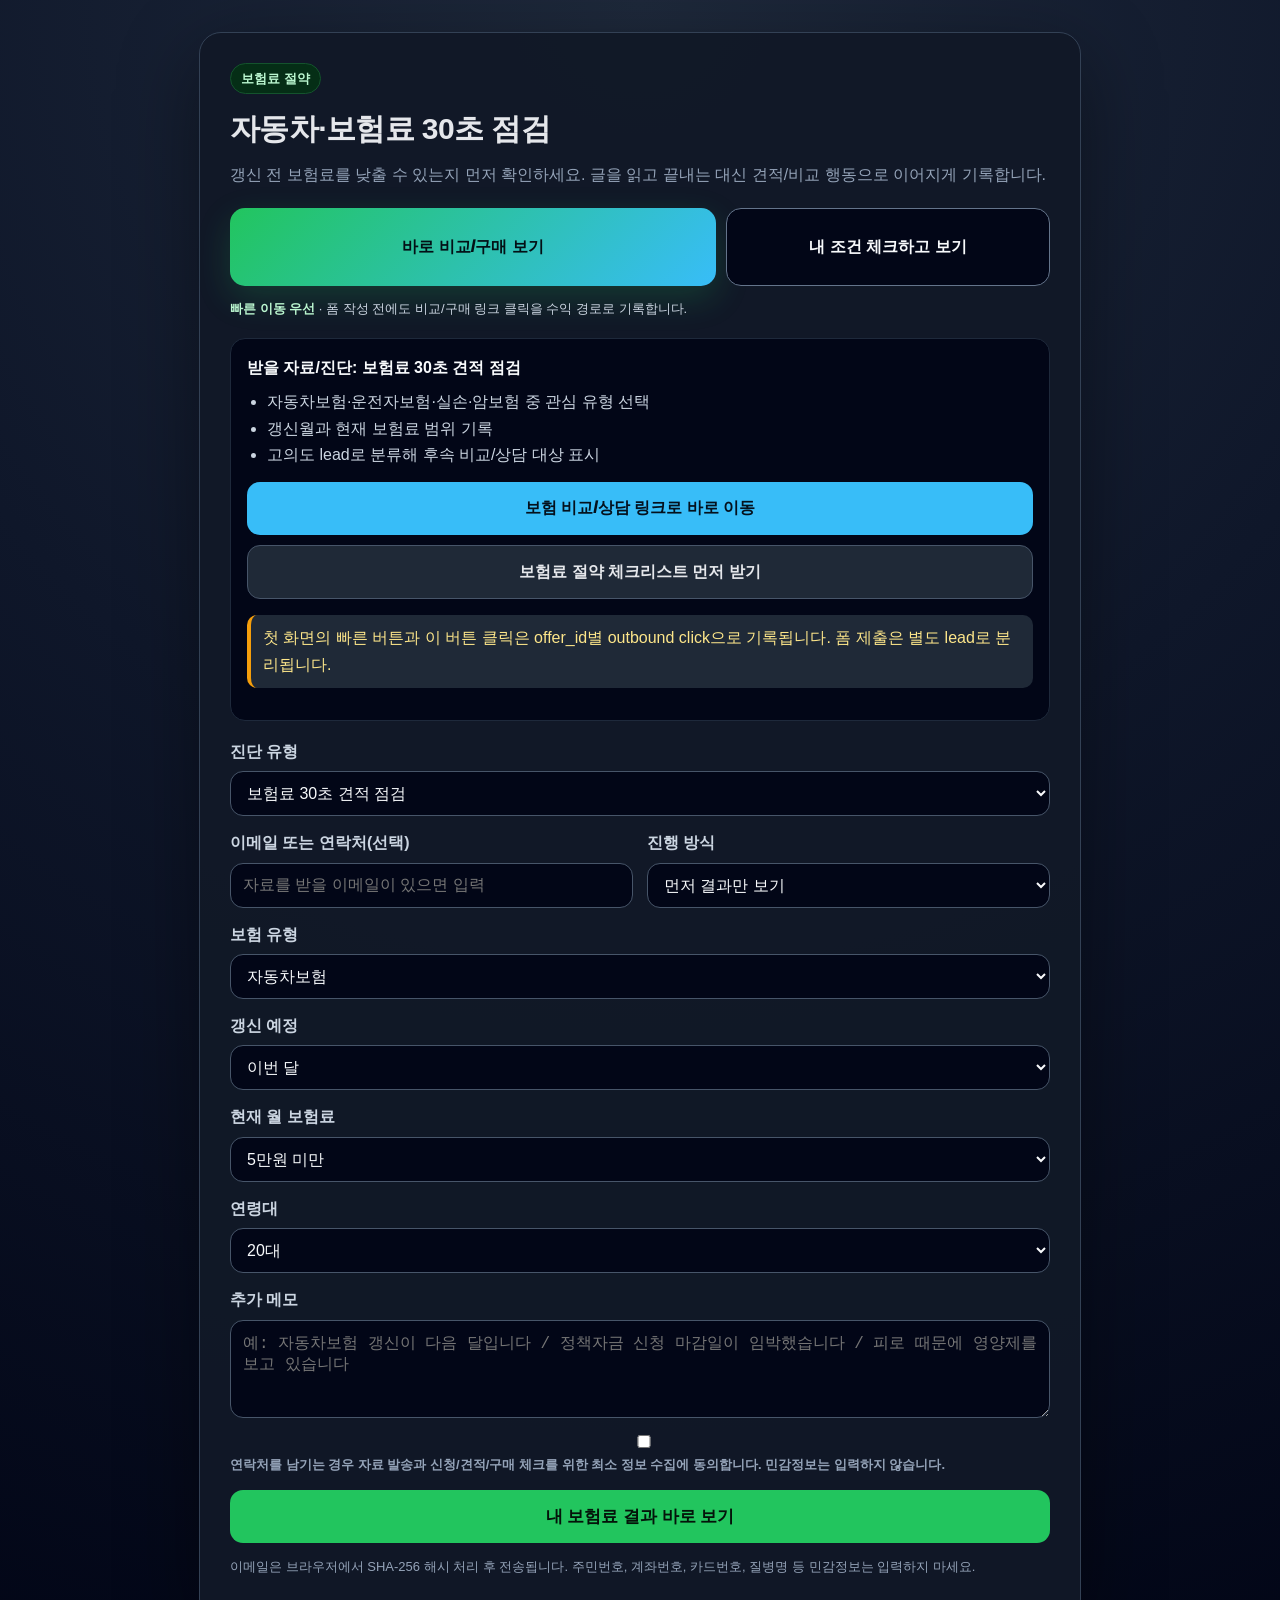
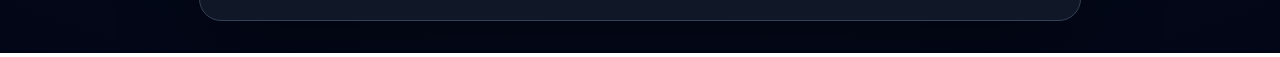
==== commit cad090b3: "Improve lead form result-oriented CTA copy" ====
--- a/lead.html
+++ b/lead.html
@@ -34,7 +34,7 @@
       <div id="dynamicFields" class="grid"></div>
       <div class="field"><label>추가 메모</label><textarea name="note" rows="4" placeholder="예: 자동차보험 갱신이 다음 달입니다 / 정책자금 신청 마감일이 임박했습니다 / 피로 때문에 영양제를 보고 있습니다"></textarea></div>
       <label class="small"><input type="checkbox" name="consent" /> 연락처를 남기는 경우 자료 발송과 신청/견적/구매 체크를 위한 최소 정보 수집에 동의합니다. 민감정보는 입력하지 않습니다.</label>
-      <button type="submit" id="submitBtn">30초 진단 신청하기</button>
+      <button type="submit" id="submitBtn">내 결과 저장하고 바로 보기</button>
     </form>
     <div class="ok" id="okBox"></div>
     <div class="err" id="errBox">신청 저장에 실패했습니다. 잠시 후 다시 시도해 주세요.</div>
@@ -42,10 +42,10 @@
   </main>
 <script>
 const offers={
-  unpre_insurance_quote:{site:'unpre',intent:'insurance_quote',badge:'보험료 절약',title:'자동차·보험료 30초 점검',sub:'갱신 전 보험료를 낮출 수 있는지 먼저 확인하세요. 글을 읽고 끝내는 대신 견적/비교 행동으로 이어지게 기록합니다.',name:'보험료 30초 견적 점검',button:'내 보험료 점검 신청하기',bullets:['자동차보험·운전자보험·실손·암보험 중 관심 유형 선택','갱신월과 현재 보험료 범위 기록','고의도 lead로 분류해 후속 비교/상담 대상 표시'],fields:[['insurance_type','보험 유형','select',['자동차보험','운전자보험','실손보험','암보험','기타 보험']],['renewal_month','갱신 예정','select',['이번 달','1~2개월 이내','3개월 이내','아직 모름']],['current_premium_range','현재 월 보험료','select',['5만원 미만','5~10만원','10~20만원','20만원 이상','모름']],['age_range','연령대','select',['20대','30대','40대','50대','60대 이상']]]},
-  unpre_loan_rate_check:{site:'unpre',intent:'loan_rate',badge:'금리 절감',title:'대출 갈아타기 금리 30초 체크',sub:'현재 금리가 부담된다면 갈아타기/비교 가능성을 먼저 기록하세요.',name:'대출 갈아타기 금리 체크',button:'금리 낮출 수 있는지 확인하기',bullets:['대출 종류와 금액 범위 확인','현재 금리 구간 기록','갈아타기 상담/비교 가능 lead로 분류'],fields:[['loan_type','대출 유형','select',['신용대출','전세대출','주택담보대출','사업자대출','기타']],['loan_amount_range','대출 잔액','select',['1천만원 미만','1천만~5천만원','5천만~1억원','1억원 이상','모름']],['current_rate_range','현재 금리','select',['4% 미만','4~6%','6~10%','10% 이상','모름']],['income_type','소득 유형','select',['직장인','사업자','프리랜서','무직/기타']]]},
-  unpre_tax_saving_check:{site:'unpre',intent:'tax_saving',badge:'세액공제',title:'연금저축·IRP 세액공제 한도 체크',sub:'연말정산 전에 내 한도와 가입 우선순위를 확인하세요.',name:'세액공제 한도 계산 체크',button:'세액공제 한도 확인하기',bullets:['소득 구간과 현재 가입 상품 확인','추가 납입 여력 기록','금융상품 비교/가입 전환 후보로 분류'],fields:[['income_range','연소득 구간','select',['3천만원 미만','3천만~5천5백만원','5천5백만~1억원','1억원 이상','모름']],['current_saving_product','현재 상품','select',['없음','연금저축','IRP','ISA','여러 개']],['target_amount','올해 납입 예정','select',['100만원 미만','100~300만원','300~700만원','700만원 이상','모름']]]},
-  untab_subsidy_eligibility:{site:'untab',intent:'subsidy_eligibility',badge:'지원금 자격',title:'지원금 신청 가능성 30초 자가진단',sub:'지원금 글을 읽고 끝내지 말고, 대상 여부·마감일·서류 누락 가능성을 먼저 확인하세요.',name:'지원금 신청 가능성 30초 자가진단',button:'지원금 대상 여부 확인하기',bullets:['개인/사업자와 지역 확인','관심 지원금과 마감일 인지 여부 기록','상담/대행 문의 우선순위로 분류'],fields:[['applicant_type','신청자 유형','select',['개인','청년','소상공인','법인/사업자','가구']],['region','지역','text','예: 서울, 경기, 부산'],['subsidy_topic','관심 지원금','select',['청년월세','긴급복지','에너지/고유가','국가장학금','전세사기 피해지원','기타']],['deadline_known','마감일 확인 여부','select',['확인함','모름','이미 임박함']]]},
+  unpre_insurance_quote:{site:'unpre',intent:'insurance_quote',badge:'보험료 절약',title:'자동차·보험료 30초 점검',sub:'갱신 전 보험료를 낮출 수 있는지 먼저 확인하세요. 글을 읽고 끝내는 대신 견적/비교 행동으로 이어지게 기록합니다.',name:'보험료 30초 견적 점검',button:'내 보험료 결과 바로 보기',bullets:['자동차보험·운전자보험·실손·암보험 중 관심 유형 선택','갱신월과 현재 보험료 범위 기록','고의도 lead로 분류해 후속 비교/상담 대상 표시'],fields:[['insurance_type','보험 유형','select',['자동차보험','운전자보험','실손보험','암보험','기타 보험']],['renewal_month','갱신 예정','select',['이번 달','1~2개월 이내','3개월 이내','아직 모름']],['current_premium_range','현재 월 보험료','select',['5만원 미만','5~10만원','10~20만원','20만원 이상','모름']],['age_range','연령대','select',['20대','30대','40대','50대','60대 이상']]]},
+  unpre_loan_rate_check:{site:'unpre',intent:'loan_rate',badge:'금리 절감',title:'대출 갈아타기 금리 30초 체크',sub:'현재 금리가 부담된다면 갈아타기/비교 가능성을 먼저 기록하세요.',name:'대출 갈아타기 금리 체크',button:'내 금리 절감 가능성 보기',bullets:['대출 종류와 금액 범위 확인','현재 금리 구간 기록','갈아타기 상담/비교 가능 lead로 분류'],fields:[['loan_type','대출 유형','select',['신용대출','전세대출','주택담보대출','사업자대출','기타']],['loan_amount_range','대출 잔액','select',['1천만원 미만','1천만~5천만원','5천만~1억원','1억원 이상','모름']],['current_rate_range','현재 금리','select',['4% 미만','4~6%','6~10%','10% 이상','모름']],['income_type','소득 유형','select',['직장인','사업자','프리랜서','무직/기타']]]},
+  unpre_tax_saving_check:{site:'unpre',intent:'tax_saving',badge:'세액공제',title:'연금저축·IRP 세액공제 한도 체크',sub:'연말정산 전에 내 한도와 가입 우선순위를 확인하세요.',name:'세액공제 한도 계산 체크',button:'내 세액공제 결과 보기',bullets:['소득 구간과 현재 가입 상품 확인','추가 납입 여력 기록','금융상품 비교/가입 전환 후보로 분류'],fields:[['income_range','연소득 구간','select',['3천만원 미만','3천만~5천5백만원','5천5백만~1억원','1억원 이상','모름']],['current_saving_product','현재 상품','select',['없음','연금저축','IRP','ISA','여러 개']],['target_amount','올해 납입 예정','select',['100만원 미만','100~300만원','300~700만원','700만원 이상','모름']]]},
+  untab_subsidy_eligibility:{site:'untab',intent:'subsidy_eligibility',badge:'지원금 자격',title:'지원금 신청 가능성 30초 자가진단',sub:'지원금 글을 읽고 끝내지 말고, 대상 여부·마감일·서류 누락 가능성을 먼저 확인하세요.',name:'지원금 신청 가능성 30초 자가진단',button:'내 지원금 가능성 보기',bullets:['개인/사업자와 지역 확인','관심 지원금과 마감일 인지 여부 기록','상담/대행 문의 우선순위로 분류'],fields:[['applicant_type','신청자 유형','select',['개인','청년','소상공인','법인/사업자','가구']],['region','지역','text','예: 서울, 경기, 부산'],['subsidy_topic','관심 지원금','select',['청년월세','긴급복지','에너지/고유가','국가장학금','전세사기 피해지원','기타']],['deadline_known','마감일 확인 여부','select',['확인함','모름','이미 임박함']]]},
   untab_policy_fund_consult:{site:'untab',intent:'policy_fund',badge:'정책자금 상담',title:'소상공인 정책자금·폐업지원 상담 체크',sub:'정책자금/희망리턴패키지는 서류와 시기가 핵심입니다. 상담 가능성을 먼저 기록하세요.',name:'정책자금/폐업지원 상담 체크',button:'정책자금 상담 가능성 확인하기',bullets:['사업 상태와 업종 확인','자금 필요 규모와 신청 목적 기록','상담/대행 전환 lead로 우선 처리'],fields:[['business_status','사업 상태','select',['운영 중','창업 준비','폐업 예정','이미 폐업','기타']],['business_type','업종','text','예: 음식점, 온라인 쇼핑몰, 서비스업'],['funding_need','필요 자금/지원','select',['운영자금','시설자금','폐업지원','재창업','모름']],['region','사업장 지역','text','예: 서울 강남구']]},
   untab_lead_magnet:{site:'untab',intent:'civil_document_checklist',badge:'민원서류 반려 방지',title:'제출 전 민원서류 30초 최종점검',sub:'등본·초본·가족관계증명서처럼 제출 마감이 있는 서류는 종류와 공개 범위가 틀리면 다시 발급해야 합니다. 지금 제출 전 체크리스트부터 확인하세요.',name:'민원서류 제출 전 체크리스트',button:'내 서류 반려 가능성 체크하기',bullets:['등본/초본/가족관계증명서/확인서 등 서류명 확인','주소변동·병역·주민번호 공개·PDF 원본 여부 점검','제출처별 반려 가능성을 줄이는 최종 확인 lead로 분류'],fields:[['document_type','제출 서류','select',['주민등록등본','주민등록초본','가족관계증명서','차상위계층 확인서','소득금액증명원','기타 민원서류']],['deadline','제출 마감','select',['오늘','1~3일 이내','이번 주','아직 여유 있음','모름']],['submission_place','제출처','select',['회사/학교','금융기관','지원사업/정부기관','부동산/계약','기타']],['risk_point','가장 헷갈리는 항목','select',['서류 종류','발급 대상자','주소변동/병역 포함','주민번호 공개 범위','PDF 저장/문서확인번호']]]},
     skewese_supplement_buying_check:{site:'skewese',intent:'supplement_buying',badge:'영양제 구매',title:'영양제 구매 전 성분 30초 체크',sub:'광고 문구보다 목적·함량·주의사항을 먼저 확인하고 구매 링크로 이동하세요.',name:'영양제 구매 전 성분 체크',button:'내 목적에 맞는 성분 확인하기',bullets:['피로·수면·혈행·관절 등 목적 확인','현재 복용 중인 영양제와 구매 시점 기록','구매 의도 affiliate lead로 분류'],fields:[['health_goal','목적','select',['피로/활력','수면/스트레스','혈행/오메가3','관절/콜라겐','장 건강/유산균','다이어트/카르니틴']],['age_range','연령대','select',['20대','30대','40대','50대','60대 이상']],['current_supplements','현재 복용 중인 영양제','text','예: 오메가3, 마그네슘'],['purchase_timing','구매 시점','select',['오늘 바로','이번 주','가격 비교 중','정보만 확인']]]}
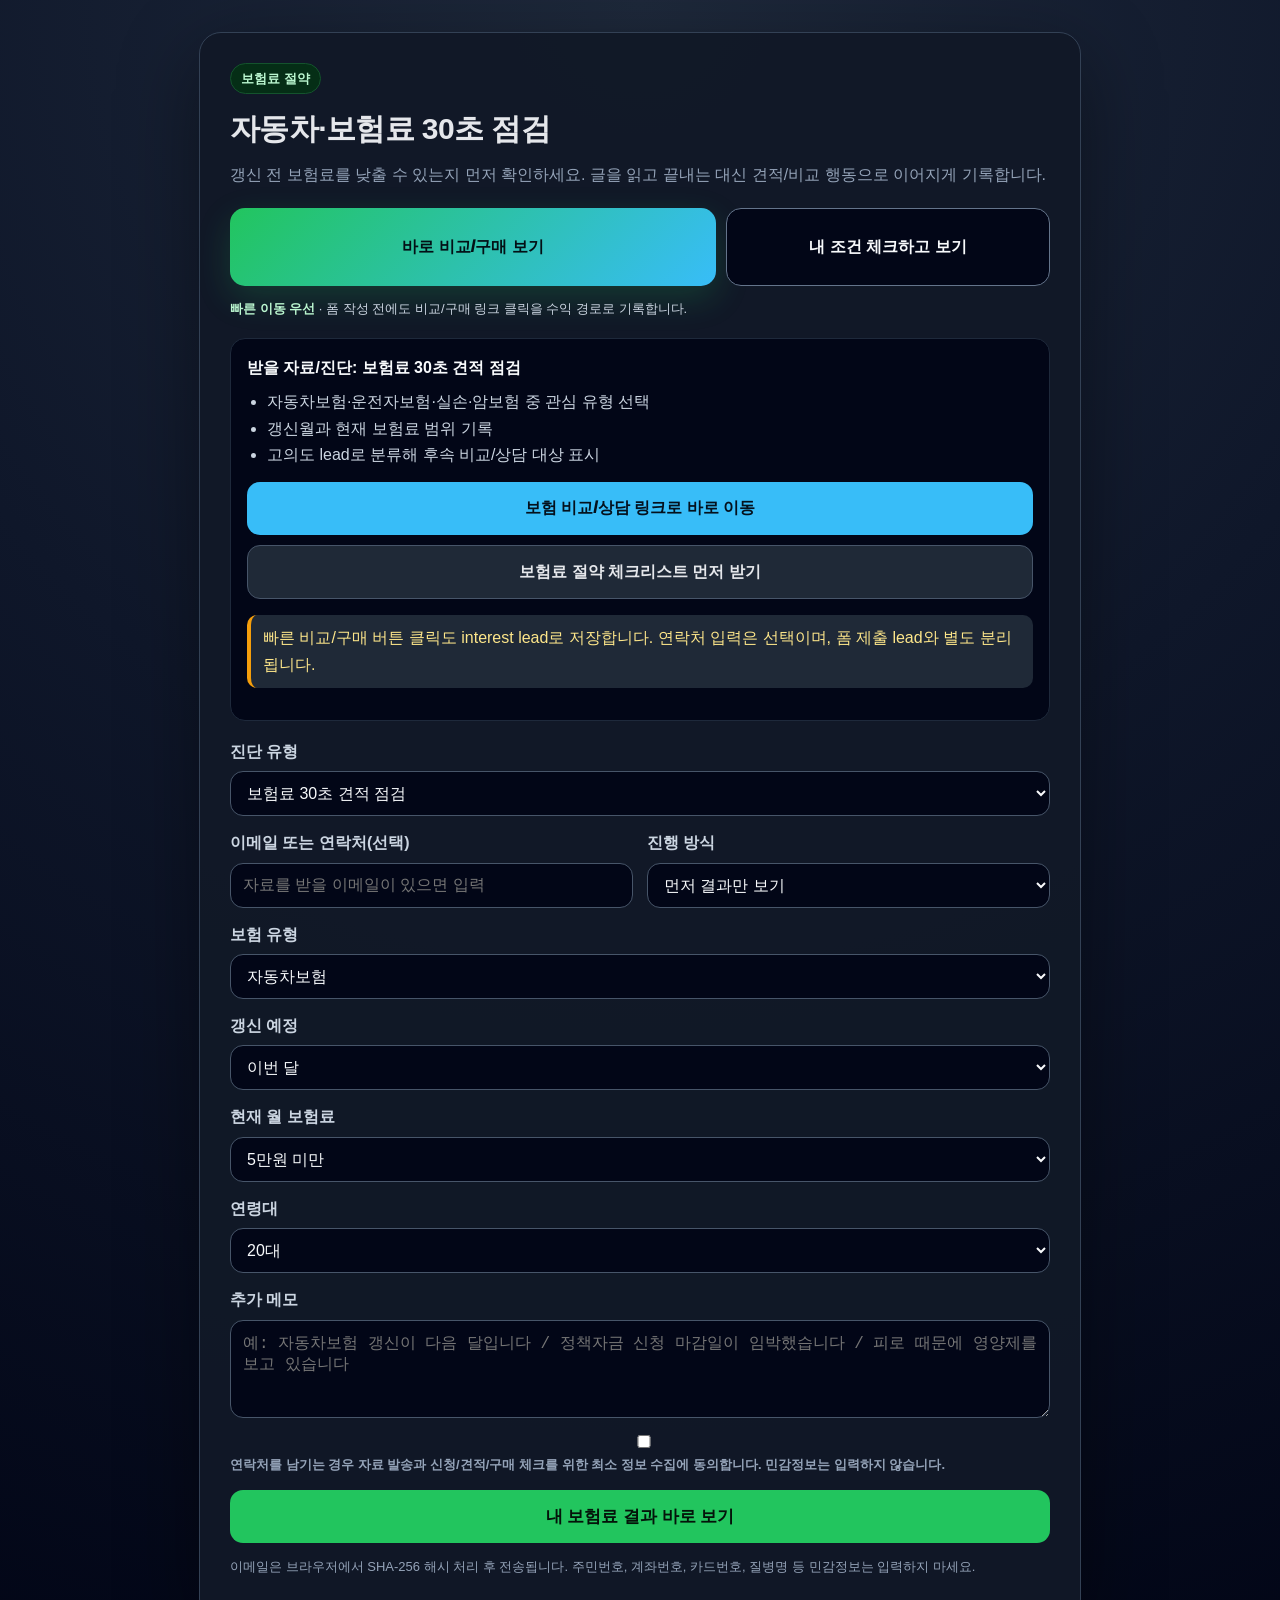
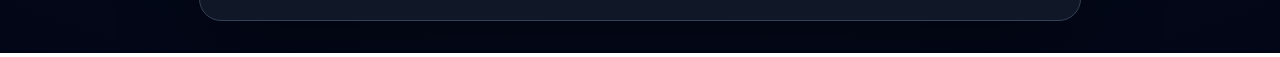
==== commit 7cd16c95: "Automate revenue priority ops and quick interest leads" ====
--- a/lead.html
+++ b/lead.html
@@ -48,6 +48,9 @@
   untab_subsidy_eligibility:{site:'untab',intent:'subsidy_eligibility',badge:'지원금 자격',title:'지원금 신청 가능성 30초 자가진단',sub:'지원금 글을 읽고 끝내지 말고, 대상 여부·마감일·서류 누락 가능성을 먼저 확인하세요.',name:'지원금 신청 가능성 30초 자가진단',button:'내 지원금 가능성 보기',bullets:['개인/사업자와 지역 확인','관심 지원금과 마감일 인지 여부 기록','상담/대행 문의 우선순위로 분류'],fields:[['applicant_type','신청자 유형','select',['개인','청년','소상공인','법인/사업자','가구']],['region','지역','text','예: 서울, 경기, 부산'],['subsidy_topic','관심 지원금','select',['청년월세','긴급복지','에너지/고유가','국가장학금','전세사기 피해지원','기타']],['deadline_known','마감일 확인 여부','select',['확인함','모름','이미 임박함']]]},
   untab_policy_fund_consult:{site:'untab',intent:'policy_fund',badge:'정책자금 상담',title:'소상공인 정책자금·폐업지원 상담 체크',sub:'정책자금/희망리턴패키지는 서류와 시기가 핵심입니다. 상담 가능성을 먼저 기록하세요.',name:'정책자금/폐업지원 상담 체크',button:'정책자금 상담 가능성 확인하기',bullets:['사업 상태와 업종 확인','자금 필요 규모와 신청 목적 기록','상담/대행 전환 lead로 우선 처리'],fields:[['business_status','사업 상태','select',['운영 중','창업 준비','폐업 예정','이미 폐업','기타']],['business_type','업종','text','예: 음식점, 온라인 쇼핑몰, 서비스업'],['funding_need','필요 자금/지원','select',['운영자금','시설자금','폐업지원','재창업','모름']],['region','사업장 지역','text','예: 서울 강남구']]},
   untab_lead_magnet:{site:'untab',intent:'civil_document_checklist',badge:'민원서류 반려 방지',title:'제출 전 민원서류 30초 최종점검',sub:'등본·초본·가족관계증명서처럼 제출 마감이 있는 서류는 종류와 공개 범위가 틀리면 다시 발급해야 합니다. 지금 제출 전 체크리스트부터 확인하세요.',name:'민원서류 제출 전 체크리스트',button:'내 서류 반려 가능성 체크하기',bullets:['등본/초본/가족관계증명서/확인서 등 서류명 확인','주소변동·병역·주민번호 공개·PDF 원본 여부 점검','제출처별 반려 가능성을 줄이는 최종 확인 lead로 분류'],fields:[['document_type','제출 서류','select',['주민등록등본','주민등록초본','가족관계증명서','차상위계층 확인서','소득금액증명원','기타 민원서류']],['deadline','제출 마감','select',['오늘','1~3일 이내','이번 주','아직 여유 있음','모름']],['submission_place','제출처','select',['회사/학교','금융기관','지원사업/정부기관','부동산/계약','기타']],['risk_point','가장 헷갈리는 항목','select',['서류 종류','발급 대상자','주소변동/병역 포함','주민번호 공개 범위','PDF 저장/문서확인번호']]]},
+  kdowndan_casefile_newsletter:{site:'kdowndan',intent:'casefile_newsletter',badge:'사건파일 PDF',title:'사건 타임라인 PDF 30초 받기',sub:'영상에서 다 못 다룬 날짜·장소·증거 흐름을 한 장 타임라인으로 정리해 받으세요.',name:'사건 타임라인 PDF/뉴스레터',button:'사건 타임라인 결과 보기',bullets:['관심 사건 유형과 선호 포맷 확인','타임라인·증거 체크리스트 PDF 수요 기록','향후 뉴스레터/멤버십/스폰서 후보 리드로 분류'],fields:[['case_type','관심 사건 유형','select',['미제 사건','도시전설 검증','실화 괴담','범죄 심리','기타']],['format_preference','받고 싶은 자료','select',['타임라인 PDF','증거 체크리스트','사건 요약 뉴스레터','다음 편 알림']],['interest_level','관심도','select',['바로 받고 싶음','다음 편도 보고 싶음','자료만 확인','가볍게 관심']]]},
+  araelaver_history_mystery_digest:{site:'araelaver',intent:'history_mystery_digest',badge:'역사 자료집',title:'역사 미스터리 자료집 30초 받기',sub:'연표·지도·인물 관계를 한 장으로 정리한 자료집과 다음 편 알림을 받으세요.',name:'역사 미스터리 자료집/뉴스레터',button:'자료집 결과 보기',bullets:['관심 시대와 주제 확인','연표·지도·인물 관계도 수요 기록','도서/다큐 제휴와 뉴스레터 후보 리드로 분류'],fields:[['history_topic','관심 주제','select',['고대 문명','전쟁과 제국','역사적 오해','사라진 도시','인물 관계도']],['format_preference','받고 싶은 자료','select',['연표 PDF','지도/관계도','출처 링크 모음','다음 편 알림']],['depth','원하는 깊이','select',['짧은 요약','10분 롱폼 수준','블로그 상세글','시리즈 전체']]]},
+  micheuhasi_relationship_pattern_check:{site:'micheuhasi',intent:'relationship_pattern_check',badge:'관계 패턴 체크',title:'내 관계 패턴 30초 체크',sub:'반복되는 대화·회피·불안 패턴을 먼저 체크하고, 저장용 체크리스트로 이어가세요.',name:'관계 패턴 체크리스트',button:'내 관계 패턴 결과 보기',bullets:['반복되는 관계 상황 확인','회피형/불안형/대화 단절 패턴 기록','향후 상담/코칭/워크북 제휴 후보 리드로 분류'],fields:[['relationship_state','현재 상황','select',['연애 중','이별 후','썸/관계 전','가족/직장 관계','기타']],['pattern_type','반복 패턴','select',['상대가 멀어짐','내가 불안해짐','사과 후에도 안 풀림','연락 텀이 불안함','갈등 회피']],['help_type','원하는 도움','select',['체크리스트','대화 문장 예시','회복 루틴','다음 편 알림']]]},
     skewese_supplement_buying_check:{site:'skewese',intent:'supplement_buying',badge:'영양제 구매',title:'영양제 구매 전 성분 30초 체크',sub:'광고 문구보다 목적·함량·주의사항을 먼저 확인하고 구매 링크로 이동하세요.',name:'영양제 구매 전 성분 체크',button:'내 목적에 맞는 성분 확인하기',bullets:['피로·수면·혈행·관절 등 목적 확인','현재 복용 중인 영양제와 구매 시점 기록','구매 의도 affiliate lead로 분류'],fields:[['health_goal','목적','select',['피로/활력','수면/스트레스','혈행/오메가3','관절/콜라겐','장 건강/유산균','다이어트/카르니틴']],['age_range','연령대','select',['20대','30대','40대','50대','60대 이상']],['current_supplements','현재 복용 중인 영양제','text','예: 오메가3, 마그네슘'],['purchase_timing','구매 시점','select',['오늘 바로','이번 주','가격 비교 중','정보만 확인']]]}
 };
 const outboundTargets={
@@ -57,6 +60,9 @@
   untab_subsidy_eligibility:{label:'지원금 신청 자료 바로 보기',url:'https://www.coupang.com/np/search?q=%EC%A0%95%EB%B6%80%EC%A7%80%EC%9B%90%EA%B8%88+%EA%B0%80%EC%9D%B4%EB%93%9C%EB%B6%81&channel=user&sourceType=affiliate&sort=scoreDesc&rating=4&trackingCode=AF5249936',secondary:'지원금 자격 결과 남기기'},
   untab_policy_fund_consult:{label:'정책자금 준비 자료 바로 보기',url:'https://www.coupang.com/np/search?q=%EC%86%8C%EC%83%81%EA%B3%B5%EC%9D%B8+%EC%A0%95%EC%B1%85%EC%9E%90%EA%B8%88+%EA%B0%80%EC%9D%B4%EB%93%9C&channel=user&sourceType=affiliate&sort=scoreDesc&rating=4&trackingCode=AF5249936',secondary:'정책자금 상담 가능성 남기기'},
   untab_lead_magnet:{label:'서류 제출 전 반려 방지 항목 확인',url:'https://www.coupang.com/np/search?q=%EB%AF%BC%EC%9B%90%EC%84%9C%EB%A5%98+%EC%A0%9C%EC%B6%9C+%EC%B2%B4%ED%81%AC%EB%A6%AC%EC%8A%A4%ED%8A%B8&channel=user&sourceType=affiliate&sort=scoreDesc&rating=4&trackingCode=AF5249936',secondary:'내 서류 조건 남기기'},
+  kdowndan_casefile_newsletter:{label:'사건 기록·미스터리 도서 바로 보기',url:'https://www.coupang.com/np/search?q=%EB%AF%B8%EC%A0%9C%EC%82%AC%EA%B1%B4+%EB%AF%B8%EC%8A%A4%ED%84%B0%EB%A6%AC+%EB%8F%84%EC%84%9C&channel=user&sourceType=affiliate&sort=scoreDesc&rating=4&trackingCode=AF5249936',secondary:'사건 타임라인 PDF 받기'},
+  araelaver_history_mystery_digest:{label:'역사·세계사 도서 바로 보기',url:'https://www.coupang.com/np/search?q=%EC%84%B8%EA%B3%84%EC%82%AC+%EB%AF%B8%EC%8A%A4%ED%84%B0%EB%A6%AC+%EB%8F%84%EC%84%9C&channel=user&sourceType=affiliate&sort=scoreDesc&rating=4&trackingCode=AF5249936',secondary:'역사 자료집 받기'},
+  micheuhasi_relationship_pattern_check:{label:'관계심리 워크북 바로 보기',url:'https://www.coupang.com/np/search?q=%EA%B4%80%EA%B3%84%EC%8B%AC%EB%A6%AC+%EC%95%A0%EC%B0%A9+%EC%9B%8C%ED%81%AC%EB%B6%81&channel=user&sourceType=affiliate&sort=scoreDesc&rating=4&trackingCode=AF5249936',secondary:'관계 패턴 체크리스트 받기'},
   skewese_supplement_buying_check:{label:'관련 영양제 가격 바로 보기',url:'https://www.coupang.com/np/search?q=%EC%98%A4%EB%A9%94%EA%B0%803+rTG+%EA%B3%A0%ED%95%A8%EB%9F%89&channel=user&sourceType=affiliate&sort=scoreDesc&rating=4&trackingCode=AF5249936',secondary:'성분 체크 결과 남기기'}
 };
 function trackedOutbound(offerId,o){
@@ -64,14 +70,41 @@
   const q=new URLSearchParams({site:o.site,slot:'lead_page_outbound',content_id:params.get('content_id')||'lead-page',offer_id:offerId,intent:o.intent,utm_source:'lead_page',utm_medium:'outbound_button',utm_campaign:'revenue_zero_fix',target:t.url});
   return 'track.html?'+q.toString();
 }
+let trackingLeadEndpoint='';
+async function loadTrackingEndpoint(){
+  try{
+    const cfg=await fetch('data/tracking_public_url.json?t='+Date.now(),{cache:'no-store'}).then(r=>r.ok?r.json():{}).catch(()=>({}));
+    const cfgBackend=String(cfg.public_tracking_url||cfg.current_backend_url||'').replace(/\/$/,'');
+    const direct=String(params.get('backend')||'').replace(/\/$/,'');
+    const chosenBackend=cfgBackend || (direct && !/\.lhr\.life$/.test(direct) ? direct : '');
+    trackingLeadEndpoint=chosenBackend ? chosenBackend+'/lead' : '';
+  }catch(err){trackingLeadEndpoint='';}
+}
+function quickInterestPayload(offerId,source){
+  const o=offers[offerId]||offers.unpre_insurance_quote;
+  return {site:o.site,content_id:params.get('content_id')||'lead-page',offer_id:offerId,lead_type:o.name+' - quick interest click',email_hash:'anonymous-interest-click',source:source||'hero_outbound_quick_interest',note:'폼 제출 전 빠른 비교/구매 버튼 클릭으로 기록된 interest lead'};
+}
+function recordQuickInterest(offerId,source){
+  if(!trackingLeadEndpoint) return;
+  const payload=quickInterestPayload(offerId,source);
+  const body=new URLSearchParams(payload).toString();
+  try{
+    if(navigator.sendBeacon){
+      navigator.sendBeacon(trackingLeadEndpoint,new Blob([body],{type:'application/x-www-form-urlencoded'}));
+      return;
+    }
+  }catch(err){}
+  fetch(trackingLeadEndpoint,{method:'POST',headers:{'content-type':'application/x-www-form-urlencoded'},body,keepalive:true}).catch(()=>{});
+}
 const legacyBySite={unpre:'unpre_insurance_quote',untab:'untab_subsidy_eligibility',skewese:'skewese_supplement_buying_check'};
 const params=new URLSearchParams(location.search);
 const initialOffer=params.get('offer_id')||legacyBySite[params.get('site')]||'unpre_insurance_quote';
 Object.entries(offers).forEach(([id,o])=>{const opt=document.createElement('option');opt.value=id;opt.textContent=o.name;offerSelect.appendChild(opt);});
 if(offers[initialOffer]) offerSelect.value=initialOffer;
 function fieldHtml(def){const [name,label,type,options]=def;if(type==='select'){return `<div class="field"><label>${label}</label><select name="${name}">${options.map(v=>`<option value="${v}">${v}</option>`).join('')}</select></div>`;}return `<div class="field"><label>${label}</label><input name="${name}" type="text" placeholder="${options||''}" /></div>`;}
-function updateOffer(){const offerId=offerSelect.value;const o=offers[offerId]||offers.unpre_insurance_quote;const t=outboundTargets[offerId]||outboundTargets.unpre_insurance_quote;const outboundHref=trackedOutbound(offerId,o);badge.textContent=o.badge;pageTitle.textContent=o.title;pageSub.textContent=o.sub;submitBtn.textContent=o.button;heroActions.innerHTML=`<a class="heroPrimary" rel="nofollow sponsored noopener" target="_blank" href="${outboundHref}">바로 비교/구매 보기</a><a class="heroSecondary" href="#leadForm">내 조건 체크하고 보기</a>`;assetBox.innerHTML=`<strong>받을 자료/진단: ${o.name}</strong><ul>${o.bullets.map(x=>`<li>${x}</li>`).join('')}</ul><div class="outbound"><a class="primaryLink" rel="nofollow sponsored noopener" target="_blank" href="${outboundHref}">${t.label}</a><a class="secondaryLink" href="#leadForm">${t.secondary}</a></div><p class="hint">첫 화면의 빠른 버튼과 이 버튼 클릭은 offer_id별 outbound click으로 기록됩니다. 폼 제출은 별도 lead로 분리됩니다.</p>`;dynamicFields.innerHTML=o.fields.map(fieldHtml).join('');}
-offerSelect.addEventListener('change',updateOffer);updateOffer();
+function updateOffer(){const offerId=offerSelect.value;const o=offers[offerId]||offers.unpre_insurance_quote;const t=outboundTargets[offerId]||outboundTargets.unpre_insurance_quote;const outboundHref=trackedOutbound(offerId,o);badge.textContent=o.badge;pageTitle.textContent=o.title;pageSub.textContent=o.sub;submitBtn.textContent=o.button;heroActions.innerHTML=`<a class="heroPrimary" data-quick-interest="hero_outbound" data-offer-id="${offerId}" rel="nofollow sponsored noopener" target="_blank" href="${outboundHref}">바로 비교/구매 보기</a><a class="heroSecondary" href="#leadForm">내 조건 체크하고 보기</a>`;assetBox.innerHTML=`<strong>받을 자료/진단: ${o.name}</strong><ul>${o.bullets.map(x=>`<li>${x}</li>`).join('')}</ul><div class="outbound"><a class="primaryLink" data-quick-interest="asset_outbound" data-offer-id="${offerId}" rel="nofollow sponsored noopener" target="_blank" href="${outboundHref}">${t.label}</a><a class="secondaryLink" href="#leadForm">${t.secondary}</a></div><p class="hint">빠른 비교/구매 버튼 클릭도 interest lead로 저장합니다. 연락처 입력은 선택이며, 폼 제출 lead와 별도 분리됩니다.</p>`;dynamicFields.innerHTML=o.fields.map(fieldHtml).join('');}
+offerSelect.addEventListener('change',updateOffer);updateOffer();loadTrackingEndpoint();
+document.addEventListener('click',e=>{const a=e.target.closest('a[data-quick-interest]');if(!a) return;recordQuickInterest(a.dataset.offerId||offerSelect.value,a.dataset.quickInterest||'outbound_quick_interest');});
 async function sha256(s){const b=new TextEncoder().encode(String(s||'').trim().toLowerCase()||'anonymous-interest');const h=await crypto.subtle.digest('SHA-256',b);return Array.from(new Uint8Array(h)).map(x=>x.toString(16).padStart(2,'0')).join('');}
 document.getElementById('leadForm').addEventListener('submit',async e=>{
   e.preventDefault(); okBox.style.display='none'; errBox.style.display='none';
